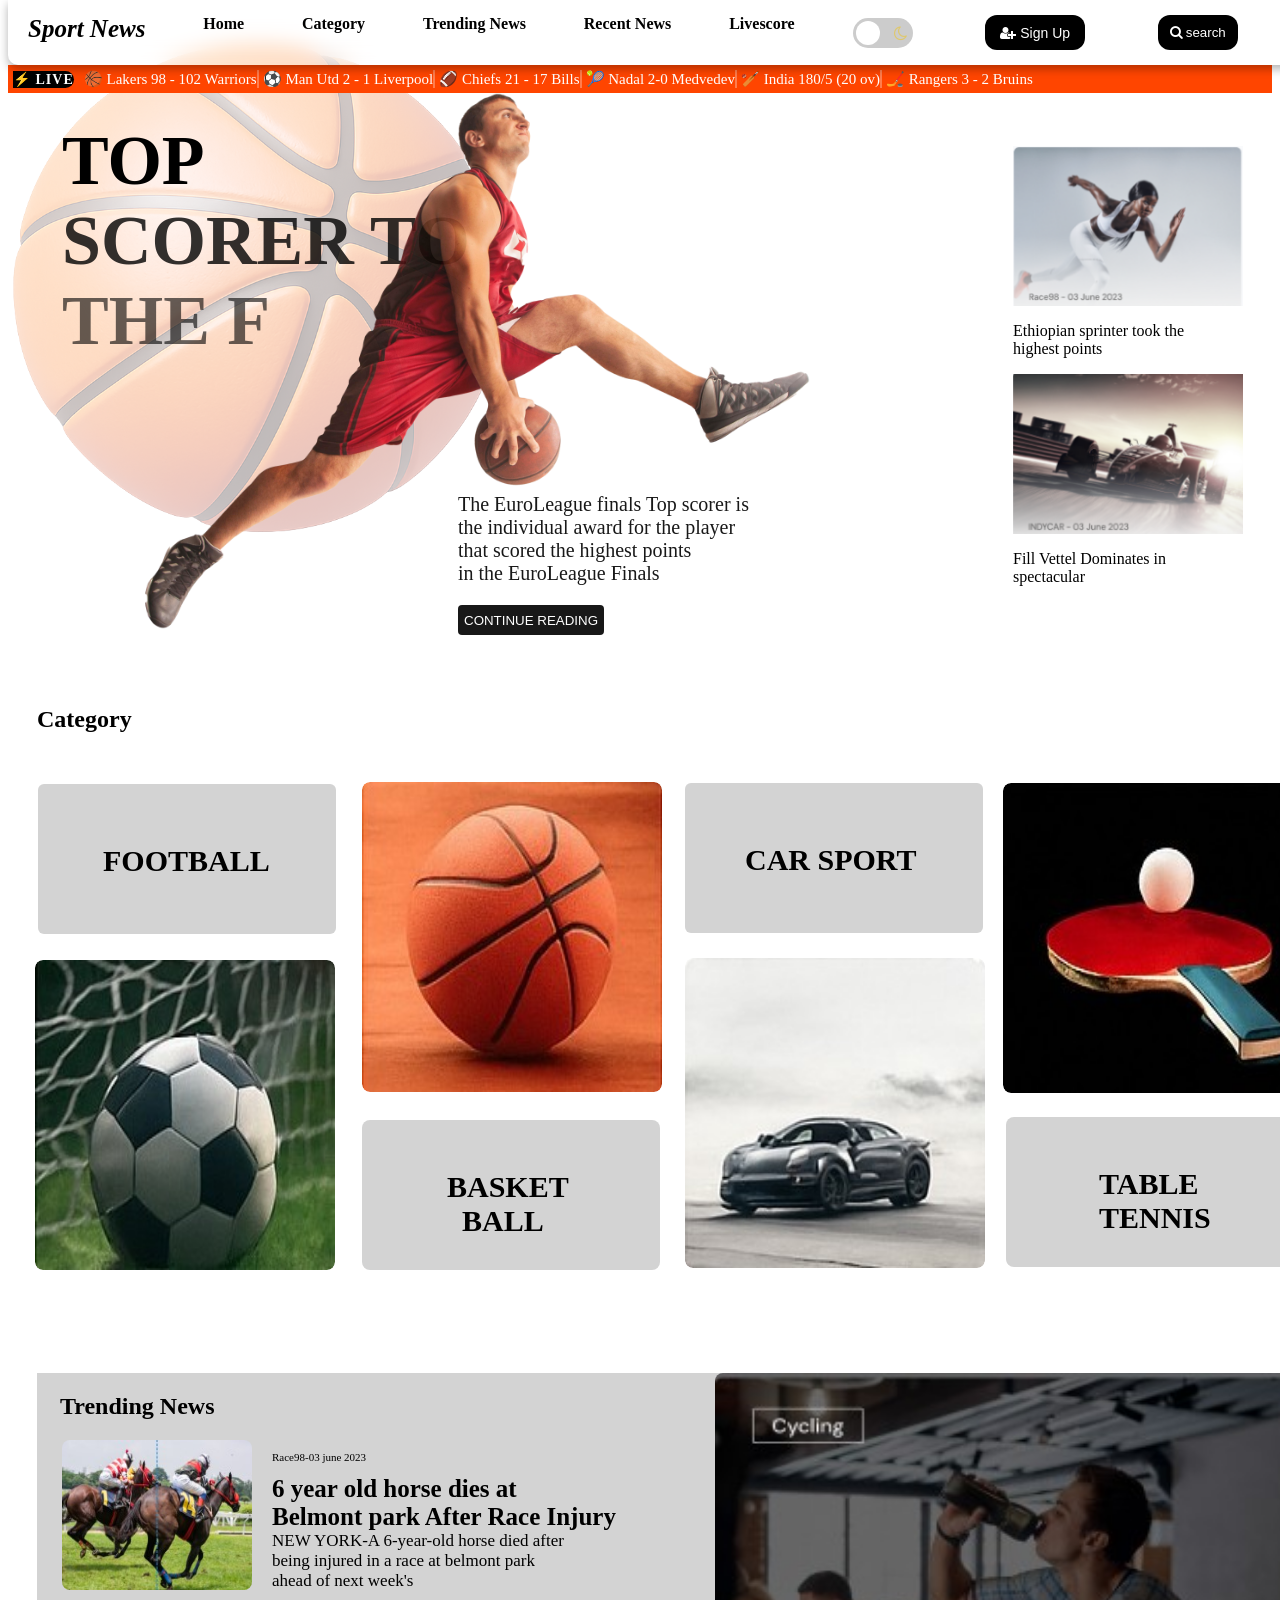
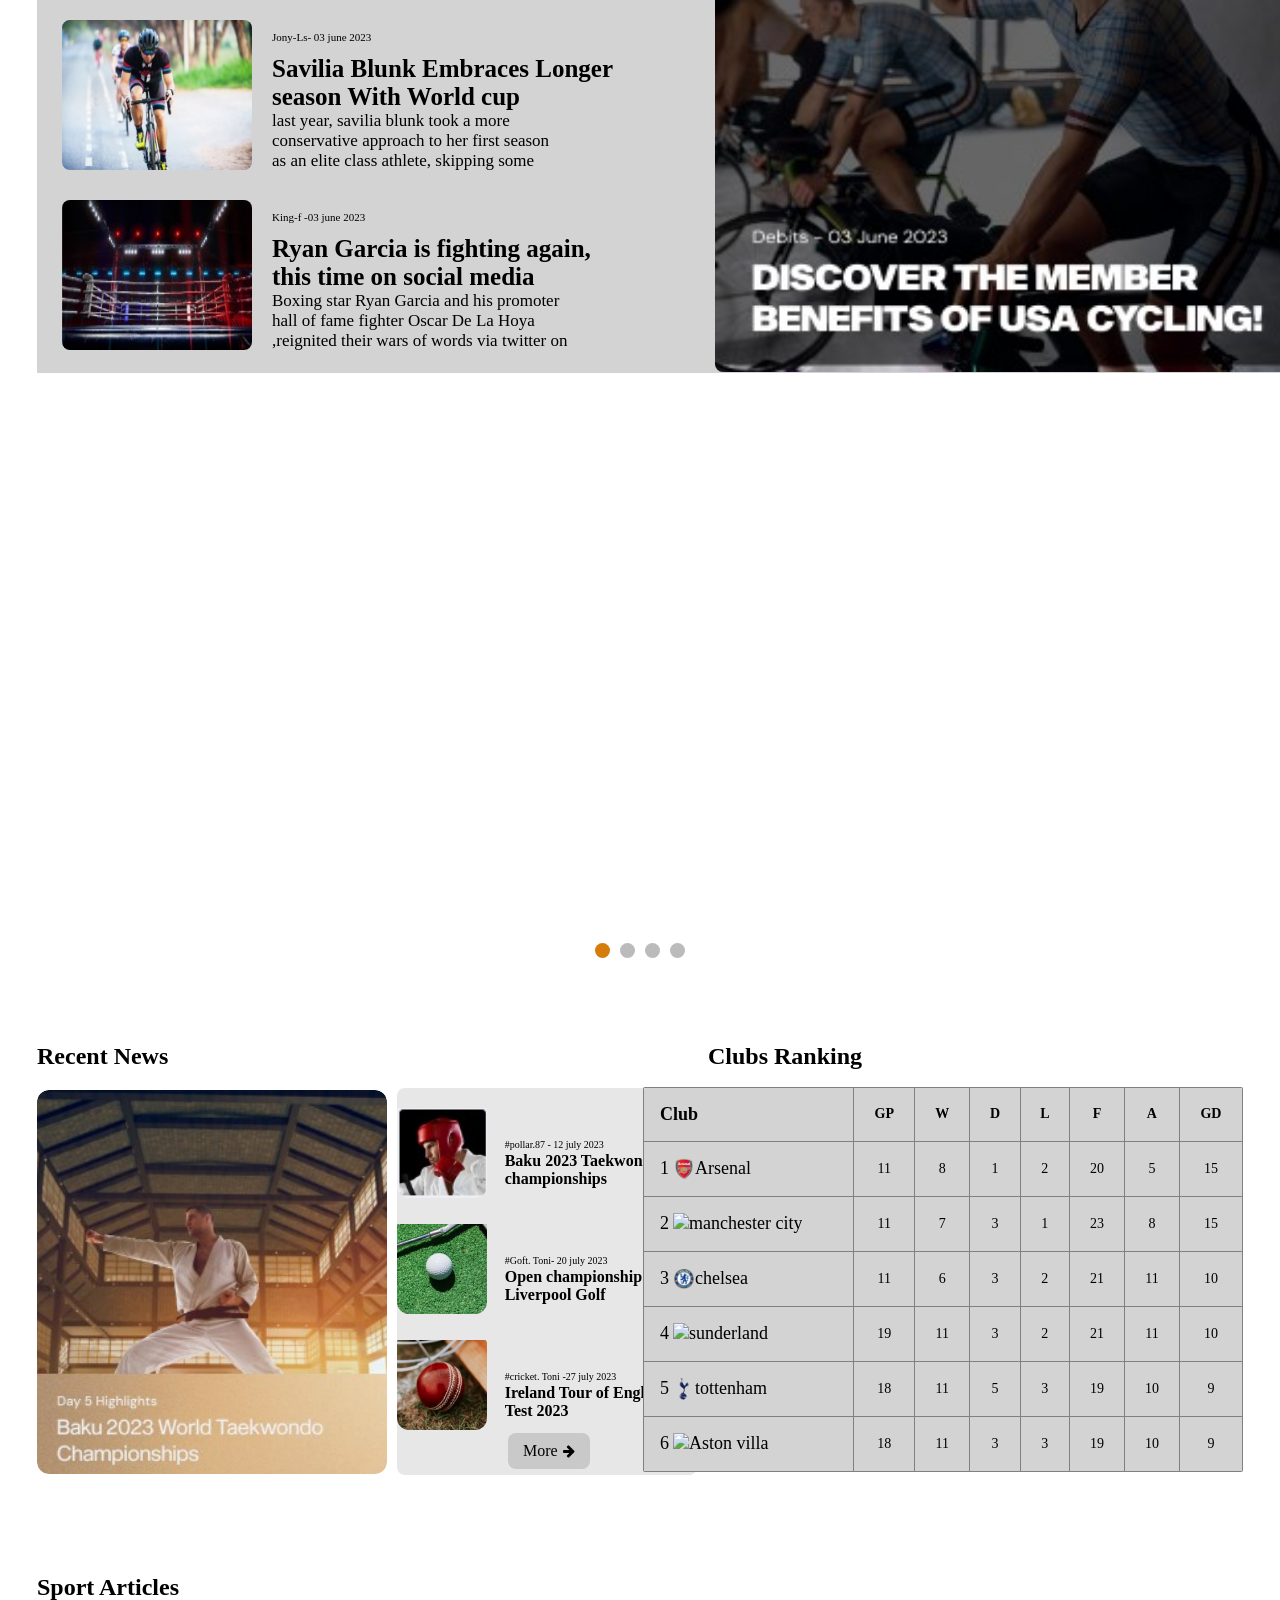
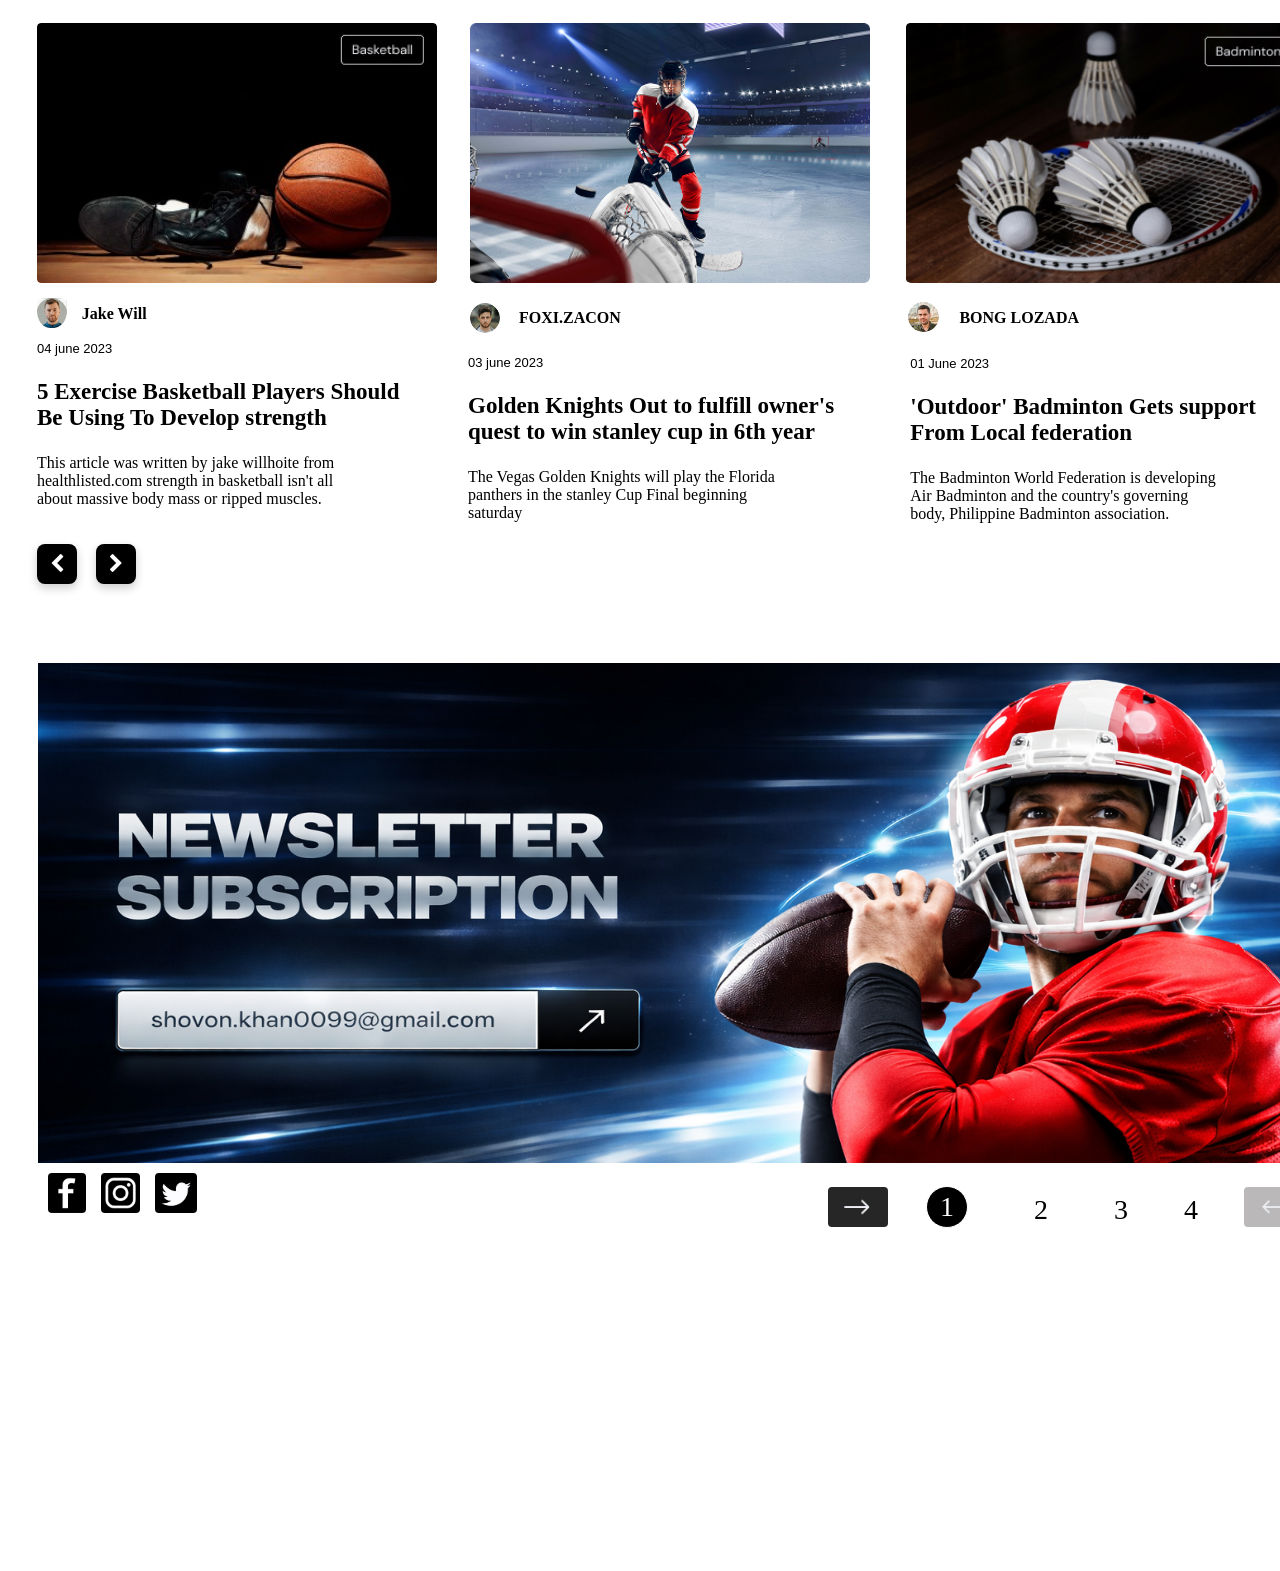
==== HTML/services.html @ 871a1d95 "first commit" ====
<!DOCTYPE html>
<html lang="en">

<head>
    <meta charset="UTF-8">
    <meta name="viewport" content="width=device-width, initial-scale=1.0">
    <title>Sport News - Your Daily Sports Hub</title>
    <link rel="stylesheet" href="https://cdnjs.cloudflare.com/ajax/libs/font-awesome/4.7.0/css/font-awesome.min.css">
    <link rel="stylesheet" href="../HTML/styly.css">
</head>

<body>

    <div id="main-wrapper">
        <div class="live-ticker">
            <div class="ticker-label">⚡ LIVE</div>
            <div class="ticker-wrap">
                <div class="ticker-move">
                    <span class="ticker-item">🏀 Lakers 98 - 102 Warriors</span>
                    <span class="ticker-item">⚽ Man Utd 2 - 1 Liverpool</span>
                    <span class="ticker-item">🏈 Chiefs 21 - 17 Bills</span>
                    <span class="ticker-item">🎾 Nadal 2-0 Medvedev</span>
                    <span class="ticker-item">🏏 India 180/5 (20 ov)</span>
                    <span class="ticker-item">🏒 Rangers 3 - 2 Bruins</span>
                </div>
            </div>
        </div>
        <!-- Navigation -->
        <ul class="nav-bar">
            <li class="brand">Sport News</li>
            <li style="font-weight: bold;"><a href="">Home</a></li>
            <li><a href="#invisible1">Category</a></li>
            <li><a href="#invisible2">Trending News</a></li>
            <li><a href="#invisible3">Recent News</a></li>
            <li><a href="#invisible3">Livescore</a></li>
            <li class="theme-switch-wrapper">
                <label class="theme-switch" for="darkmode-toggle">
                    <input type="checkbox" id="darkmode-toggle">
                    <span class="slider round">
                        <i class="fa fa-sun-o sun-icon"></i>
                        <i class="fa fa-moon-o moon-icon"></i>
                    </span>
                </label>
            </li>
            <!-- Sign Up Button (dynamically replaced by avatar when logged in) -->
            <li><button class="signup-button" id="signupBtn"><i class="fa fa-user-plus"></i> Sign Up</button></li>
            <button class="search-button">
                <i class="fa fa-search"></i> search
            </button>
        </ul>

        <!-- Hero Section -->
        <div class="hero-section">
            <img src="../Image/main ball3.png" alt="" class="heroball">
            <div class="hero-title">
                <h1 id="hero-headline">
                    <span class="title-word  word1">TOP </span> <br>
                    <span class="title-word word2">SCORER TO </span> <br>
                    <span class="title-word word3">THE FINAL</span> <br>
                    <span class="title-word  word4">MATCH </span>
                </h1>
            </div>
            <div class="hero-overlay">
                <img src="../Image/basketball player.png" alt="" class="hero-basketball-img">
                <div class="hero-text-box">
                    <p>
                        The EuroLeague finals Top scorer is <br>
                        the individual award for the player <br>
                        that scored the highest points <br>
                        in the EuroLeague Finals
                    </p>
                    <button class="read-more-btn"><a href="#sports-articles" class="read-more-link">CONTINUE
                            READING</a></button>
                </div>
            </div>
            <p id="invisible1"></p>
            <div class="side-articles">
                <div class="side-articles-img1">
                    <img src="../Image/relome.png" alt="" class="side-article-img">
                </div>
                <p class="font"> Ethiopian sprinter took the <br> highest points</p>
                <div class="side-articles-img2">
                    <img src="../Image/selome.png" alt="" class="side-article-img">
                </div>
                <p class="font">Fill Vettel Dominates in <br> spectacular</p>
            </div>
        </div>

        <!-- Category Section -->
        <h2 id="category-heading">Category</h2>
        <div class="category-grid reveal-up">
            <div>
                <div class="flabel">
                    <h3 class="football-label">FOOTBALL</h3>
                </div>
                <div class="fbal-Container">
                    <img src="../Image/fbal.jpg" alt="" class="football-img">
                </div>
            </div>
            <div>
                <div class="basktcontainer">
                    <img src="../Image/baskball.jpg" alt="" class="basketball-img">
                </div>
                <div class="bbal-label-container">
                    <h3 class="basketball-label">BASKET <br><span style="margin-left:15px;">BALL</span></h3>
                </div>
            </div>
            <div>
                <div class="tcarblowup">
                    <h3 class="car-label">CAR SPORT</h3>
                </div>
                <div class="carblowup">
                    <img src="../Image/car.jpg" alt="" class="car-img">
                </div>
            </div>
            <div>
                <div class="tennis-blowup">
                    <img src="../Image/tableten.jpg" alt="" class="tennis-img">
                </div>
                <div class="tlabel-blowup">
                    <h3 class="tennis-label">TABLE <br> <span>TENNIS</span></h3>
                </div>
            </div>
        </div>
        <p id="invisible2"></p>
        <!-- Trending Section -->
        <div class="trending-section  reveal-up" id="trending-section">
            <h2 class="trending-title">Trending News</h2>
            <div>
                <div class="trending-item">
                    <img src="../Image/best.jpg" alt="" class="trending-img">
                    <p class="trending-meta">Race98-03 june 2023 <br><br>
                        <span class="trending-headline">6 year old horse dies at <br> Belmont park After Race
                            Injury</span><br>
                        <span class="trending-desc">NEW YORK-A 6-year-old horse died after <br> being injured in a race
                            at belmont park <br> ahead of next week's</span>
                    </p>
                </div><br>
                <div class="trending-item">
                    <img src="../Image/awesome.jpg" alt="" class="trending-img">
                    <p class="trending-meta">Jony-Ls- 03 june 2023 <br><br>
                        <span class="trending-headline">Savilia Blunk Embraces Longer <br> season With World
                            cup</span><br>
                        <span class="trending-desc">last year, savilia blunk took a more <br> conservative approach to
                            her first season <br> as an elite class athlete, skipping some</span>
                    </p>
                </div><br>
                <div class="trending-item">
                    <img src="../Image/perfect.jpg" alt="" class="trending-img">
                    <p class="trending-meta">King-f -03 june 2023 <br><br>
                        <span class="trending-headline">Ryan Garcia is fighting again,<br> this time on social
                            media</span><br>
                        <span class="trending-desc">Boxing star Ryan Garcia and his promoter <br> hall of fame fighter
                            Oscar De La Hoya <br> ,reignited their wars of words via twitter on</span>
                    </p>
                </div>
                <div class="trending-featured">
                    <img src="../Image/original.jpg" alt="" class="featured-img">
                </div>
            </div>
        </div>

        <!-- Slider -->
        <div class="slider-wrapper">
            <div class="slider-container" id="slider-container"></div>
        </div>
        <div class="slider-dots" id="slider-dots"></div>
    </div>
    <p id="invisible3"></p>
    <!-- Recent News Section -->
    <div class="recent-section box reveal-up" id="recent-section">
        <div>
            <h2 class="recent-title">Recent News <span class="club-rank-title">Clubs Ranking</span></h2>
            <div class="fnews-img-container">
                <img src="../Image/baku.jpg" alt="" class="featured-news-img" id="baku-img">
            </div>
            <div id="sports-articles-container">
                <h2 class="sports-articles-title" id="sports-articles">Sport Articles</h2>
            </div>
        </div>

        <div class="news-sidebar">
            <div class="news-item  item1">
                <div class="news-thumb-Container">
                    <img src="../Image/party.jpg" alt="" class="news-thumb">
                </div>
                <p class="news-title-sm"><span class="news-meta">#pollar.87 - 12 july 2023</span> <br> Baku 2023
                    Taekwondo <br> championships</p>
            </div>
            <div class="news-item">
                <img src="../Image/kl.jpg" alt="" class="news-thumb">
                <p class="news-title-sm"><span class="news-meta">#Goft. Toni- 20 july 2023</span> <br> Open championship
                    Royal Liverpool Golf</p>
            </div>
            <div class="news-item">
                <img src="../Image/josh.jpg" alt="" class="news-thumb">
                <p class="news-title-sm"><span class="news-meta">#cricket. Toni -27 july 2023</span> <br> Ireland Tour
                    of England <br> Test 2023</p>
            </div>
            <a href="https://www.espn.com/" target="_blank" rel="noopener" class="more-btn"> More <i
                    class="fa fa-arrow-right"></i></a>
        </div>

        <div class="rankings-table">
            <table class="league-table">
                <tr>
                    <th class="club-cell">Club</th>
                    <th>GP</th>
                    <th>W</th>
                    <th>D</th>
                    <th>L</th>
                    <th>F</th>
                    <th>A</th>
                    <th>GD</th>
                </tr>
                <tr>
                    <td class="club-cell"><span>1</span><img src="../Image/arsenal.png"
                            class="club-icon"><span>Arsenal</span></td>
                    <td>11</td>
                    <td>8</td>
                    <td>1</td>
                    <td>2</td>
                    <td>20</td>
                    <td>5</td>
                    <td>15</td>
                </tr>
                <tr>
                    <td class="club-cell"><span>2</span><img src="../IMAGE/mancity.png"
                            class="club-icon"><span>manchester city</span></td>
                    <td>11</td>
                    <td>7</td>
                    <td>3</td>
                    <td>1</td>
                    <td>23</td>
                    <td>8</td>
                    <td>15</td>
                </tr>
                <tr>
                    <td class="club-cell"><span>3</span><img src="../Image/chelsea.png"
                            class="club-icon"><span>chelsea</span></td>
                    <td>11</td>
                    <td>6</td>
                    <td>3</td>
                    <td>2</td>
                    <td>21</td>
                    <td>11</td>
                    <td>10</td>
                </tr>
                <tr>
                    <td class="club-cell"><span>4</span><img src="../IMAGE/sunny.png"
                            class="club-icon"><span>sunderland</span></td>
                    <td>19</td>
                    <td>11</td>
                    <td>3</td>
                    <td>2</td>
                    <td>21</td>
                    <td>11</td>
                    <td>10</td>
                </tr>
                <tr>
                    <td class="club-cell"><span>5</span><img src="../Image/totenham x.png"
                            class="club-icon"><span>tottenham</span></td>
                    <td>18</td>
                    <td>11</td>
                    <td>5</td>
                    <td>3</td>
                    <td>19</td>
                    <td>10</td>
                    <td>9</td>
                </tr>
                <tr>
                    <td class="club-cell"><span>6</span><img src="../IMAGE/aston villa.png"
                            class="club-icon"><span>Aston villa</span></td>
                    <td>18</td>
                    <td>11</td>
                    <td>3</td>
                    <td>3</td>
                    <td>19</td>
                    <td>10</td>
                    <td>9</td>
                </tr>
            </table>
        </div>
    </div>
    <!-- Articles Section -->
    <div class="articles-section  reveal-up" id="articles-section">
        <div class="article-card">
            <div class="first">
                <img src="../Image/firstbas.jpg" alt="" class="article-main-img">
            </div>
            <div class="author-info">
                <img src="../Image/firstguy.jpg" alt="" class="author-avatar">
                <span class="author-name">Jake Will</span>
            </div>
            <p class="article-date">04 june 2023</p>
            <p class="article-title">5 Exercise Basketball Players Should <br> Be Using To Develop strength</p>
            <p class="article-excerpt">This article was written by jake willhoite from <br> healthlisted.com
                strength in basketball isn't all <br> about massive body mass or ripped muscles.</p>
            <div class="nav-arrow-left">
                <i class="fa fa-chevron-left"></i>
            </div>
            <div class="nav-arrow-right">
                <i class="fa fa-chevron-right "></i>
            </div>
        </div>

        <div class="article-card middle-article">
            <div class="second">
                <img src="../Image/hockey-players 1.png" alt="" class="middle-img">
            </div>
            <img src="../Image/secondguy.jpg" alt="" class="middle-author-avatar">
            <div class="middle-author-name">FOXI.ZACON</div>
            <div class="middle-content">
                <p class="article-date">03 june 2023</p>
                <p class="article-title">Golden Knights Out to fulfill owner's <br> quest to win stanley cup in 6th
                    year</p>
                <p class="article-excerpt">The Vegas Golden Knights will play the Florida <br> panthers in the
                    stanley Cup Final beginning <br> saturday</p>
            </div>
        </div>

        <div class="article-card right-article">
            <div class="third">
                <img src="../Image/coned.png" alt="" class="right-img">
            </div>
            <img src="../Image/thirdguy.jpg" alt="" class="right-author-avatar">
            <span class="right-author-name">BONG LOZADA</span>
            <div class="right-content">
                <p class="article-date">01 June 2023</p>
                <p class="article-title">'Outdoor' Badminton Gets support <br> From Local federation</p>
                <p class="article-excerpt">The Badminton World Federation is developing <br> Air Badminton and the
                    country's governing <br> body, Philippine Badminton association.</p>
            </div>
        </div>
    </div>

    <!-- Social Section -->
    <div class="social-section box reveal-up">
        <img src="../Image/nicewon3.png" alt="" class="main-banner">
        <div>
            <img src="../Image/LEFTrows.jpg" alt="" class="pagination-left">
            <div class="page-numbers">
                <span class="pagy active page1">1</span>
                <span class="page-num page2">2</span>
                <span class="page-num page3">3</span>
                <span class="page-num page4">4</span>
            </div>
            <img src="../Image/arrow.jpg" alt="" class="pagination-right">
            <div class="social-icons">
                <img src="../Image/facebook.png" alt="" class="social-icon social1">
                <img src="../Image/instagram.png" alt="" class="social-icon social2">
                <img src="../Image/twitter.png" alt="" class="social-icon social3">
            </div>
        </div>
    </div>

    <!-- Search Overlay -->
    <div id="search-overlay" class="search-overlay">
        <div class="search-overlay-content">
            <span class="close-search">&times;</span>
            <div class="search-box">
                <i class="fa fa-search"></i>
                <input type="text" id="overlay-search-input" placeholder="Search news, scores, articles..."
                    autocomplete="off">
            </div>
        </div>
    </div>

    <!-- Auth Overlay (Sign Up / Log In) -->
    <div id="auth-overlay" class="auth-overlay">
        <div class="auth-overlay-content">
            <span class="close-auth">&times;</span>
            <!-- Sign Up Form -->
            <div id="signup-form" class="auth-form active">
                <h2>Create an Account</h2>
                <form id="signup-form-fields">
                    <div class="form-group">
                        <label for="signup-name"><i class="fa fa-user"></i> Full Name</label>
                        <input type="text" id="signup-name" placeholder="John Doe" required>
                    </div>
                    <div class="form-group">
                        <label for="signup-email"><i class="fa fa-envelope"></i> Email</label>
                        <input type="email" id="signup-email" placeholder="your@email.com" required>
                    </div>
                    <div class="form-group">
                        <label for="signup-password"><i class="fa fa-lock"></i> Password</label>
                        <input type="password" id="signup-password" placeholder="••••••••" required>
                    </div>
                    <div class="form-group checkbox-group">
                        <input type="checkbox" id="terms" required>
                        <label for="terms">I accept the <a href="#" id="terms-link">Terms and Conditions</a></label>
                    </div>
                    <button type="submit" class="auth-submit">Sign Up</button>
                </form>
                <p class="toggle-link">Already have an account? <a href="#" id="show-login">Log in</a></p>
            </div>
            <!-- Log In Form (with in‑form success message) -->
            <div id="login-form" class="auth-form">
                <h2>Welcome Back</h2>
                <form id="login-form-fields">
                    <!-- The success message will be inserted here dynamically -->
                    <div id="login-success-msg" class="login-success-msg" style="display: none;"></div>
                    <div class="form-group">
                        <label for="login-name"><i class="fa fa-user"></i> Full Name</label>
                        <input type="text" id="login-name" placeholder="John Doe" required>
                    </div>
                    <div class="form-group">
                        <label for="login-email"><i class="fa fa-envelope"></i> Email</label>
                        <input type="email" id="login-email" placeholder="your@email.com" required>
                    </div>
                    <div class="form-group">
                        <label for="login-password"><i class="fa fa-lock"></i> Password</label>
                        <input type="password" id="login-password" placeholder="••••••••" required>
                    </div>
                    <button type="submit" class="auth-submit">Log In</button>
                </form>
                <p class="toggle-link">Don't have an account? <a href="#" id="show-signup">Sign up</a></p>
            </div>
        </div>
    </div>
    <button id="backToTop" title="Go to top">↑</button>

    <script src="../HTML/project.js"></script>
</body>
</html>
---- HTML/styly.css ----
/* ========== YOUR ORIGINAL CSS (preserved) ========== */
.live-ticker {
    background-color: #ff4500;
    color: white;
    display: flex;
    align-items: center;
    overflow: hidden;
    position: sticky;
    top: 65px;
    z-index: 500;
    padding: 5px;
}

.ticker-label {
    background-color: black;
    color: white;
    font-weight: bold;
    margin-right: 10px;
    border-radius: 0 20px 20px 0;
    font-size: 14px;
    letter-spacing: 1px;
    white-space: nowrap;
}

.ticker-wrap {
    flex: 1;
    overflow: hidden;
}

.ticker-move {
    display: inline-block;
    white-space: nowrap;
    animation: ticker 30s linear infinite;
}

.ticker-item {
    display: inline-block;
    font-size: 15px;
    font-weight: 500;
    border-right: 2px solid rgba(255, 255, 255, 0.3);
}

.ticker-item:last-child {
    border-right: none;
}

@keyframes ticker {
    0% {
        transform: translateX(0);
    }
    100% {
        transform: translateX(-50%);
    }
}

.ticker-move:hover {
    animation-play-state: paused;
}

#main-wrapper {
    max-width: 100%;
    width: 1359px;
}

/* Navigation bar */
.nav-bar {
    position: fixed;
    top: 0;
    background: rgba(0, 0, 0, 0);
    backdrop-filter: blur(10px);
    color: black;
    padding: 10px 20px;
    border-radius: 0px 0px 10px 10px;
    box-shadow: 0 4px 10px rgba(0, 0, 0, 0.3);
    display: flex;
    justify-content: space-between;
    font-weight: bold;
    margin: 0;
    width: 100%;
    z-index: 900;
    transition: background 0.3s ease, backdrop-filter 0.3s ease;
}

.nav-bar.scrolled {
    background: rgba(255, 255, 255, 0.95);
    backdrop-filter: blur(5px);
    box-shadow: 0 4px 20px rgba(0, 0, 0, 0.2);
}

.nav-bar li {
    position: relative;
    padding: 5px 0;
    text-decoration-line: none;
    list-style-type: none;
}

.nav-bar li a::after {
    content: '';
    position: absolute;
    bottom: 0;
    left: 50%;
    transform: translateX(-50%) scaleX(0);
    transform-origin: center;
    width: 100%;
    height: 2px;
    background-color: #ff4500;
    transition: transform 0.3s ease;
}

.nav-bar li a:hover::after {
    transform: translateX(-50%) scaleX(1);
}

.nav-bar li a {
    text-decoration-line: none;
    color: black;
}

.nav-menu,
.title-words {
    display: flex;
    list-style-type: none;
    justify-content: space-between;
    font-weight: bold;
}

/* Brand */
.brand {
    font-size: 25px;
    font-style: oblique;
}

/* Theme Toggle Switch */
.theme-switch-wrapper {
    display: flex;
    align-items: center;
}

.theme-switch {
    position: relative;
    display: inline-block;
    width: 60px;
    height: 30px;
}

.theme-switch input {
    opacity: 0;
    width: 0;
    height: 0;
}

.slider {
    position: absolute;
    cursor: pointer;
    top: 0;
    left: 0;
    right: 0;
    bottom: 0;
    background-color: #ccc;
    transition: 0.4s;
    border-radius: 30px;
    display: flex;
    align-items: center;
    justify-content: space-between;
    padding: 0 5px;
}

.slider:before {
    position: absolute;
    content: "";
    height: 24px;
    width: 24px;
    left: 3px;
    bottom: 3px;
    background-color: white;
    transition: 0.4s;
    border-radius: 50%;
    z-index: 2;
}

.sun-icon,
.moon-icon {
    color: #f39c12;
    font-size: 16px;
    z-index: 1;
    transition: opacity 0.3s;
}

.moon-icon {
    color: #f1c40f;
}

input:checked+.slider {
    background-color: #2c3e50;
}

input:checked+.slider:before {
    transform: translateX(30px);
}

input:checked+.slider .sun-icon {
    opacity: 0.5;
}

input:checked+.slider .moon-icon {
    opacity: 1;
}

.sun-icon {
    opacity: 1;
}

.moon-icon {
    opacity: 0.5;
}

.theme-switch:hover .slider:before {
    box-shadow: 0 0 5px rgba(0, 0, 0, 0.3);
}

/* Dark mode styles */
.dark-mode {
    background-color: #121212;
    color: #f0f0f0;
}

.dark-mode .nav-bar {
    background: rgba(30, 30, 30, 0.95);
    color: orange;
}

.dark-mode .nav-bar li a {
    color: #f0f0f0;
}

.dark-mode .search-button {
    background-color: #444;
    color: white;
}

.dark-mode .search-button:hover {
    background-color: #ff4500;
}

.dark-mode .hero-overlay {
    background-color: transparent;
}

.dark-mode .hero-text-box {
    color: white;
}

.dark-mode .read-more-btn {
    background-color: #444;
    color: white;
}

.dark-mode .read-more-link {
    color: white;
}

.dark-mode .flabel,
.dark-mode .bbal-label-container,
.dark-mode .tcarblowup,
.dark-mode .tlabel-blowup {
    background-color: #2a2a2a;
    color: #f0f0f0;
}

.dark-mode .football-label,
.dark-mode .basketball-label,
.dark-mode .car-label,
.dark-mode .tennis-label {
    color: #f0f0f0;
}

.dark-mode .trending-section {
    background-color: #1e1e1e;
    color: #f0f0f0;
}

.dark-mode .trending-item:hover {
    background-color: #333;
}

.dark-mode .trending-meta,
.dark-mode .trending-headline,
.dark-mode .trending-desc {
    color: #f0f0f0;
}

.dark-mode .news-sidebar {
    color: #f0f0f0;
    background-color: #2a2a2a;
}

.dark-mode .news-item:hover {
    background-color: #3a3a3a;
}

.dark-mode .more-btn {
    background-color: #444;
    color: #f0f0f0;
}

.dark-mode .more-btn:hover {
    background-color: #ff4500;
}

.dark-mode .league-table th,
.dark-mode .league-table td {
    background-color: #2a2a2a;
    color: #f0f0f0;
}

.dark-mode .league-table tr:hover td {
    background-color: #3a3a3a;
}

.dark-mode .article-card {
    color: #f0f0f0;
    padding: 15px;
    border-radius: 8px;
}

.dark-mode .nav-bar.scrolled {
    background: rgba(30, 30, 30, 0.95);
}

.dark-mode .author-name,
.dark-mode .article-date,
.dark-mode .article-title,
.dark-mode .article-excerpt {
    color: #f0f0f0;
}

.dark-mode .nav-arrow-left,
.dark-mode .nav-arrow-right {
    background-color: #444;
}

.dark-mode .nav-arrow-left i,
.dark-mode .nav-arrow-right i {
    color: white;
}

.dark-mode .social-section {
    background-color: black;
}

.dark-mode .page-num,
.dark-mode .pagy {
    color: #f0f0f0;
}

.dark-mode .pagy.active {
    background-color: #ff4500;
    color: white;
}

.dark-mode .live-ticker {
    background-color: #cc3700;
}

.dark-mode .sports {
    color: orangered;
}

body.dark-mode {
    background-color: black;
}

.dark-mode .page-num:hover {
    background-color: orangered;
}

/* Search Overlay */
.search-overlay {
    display: none;
    position: fixed;
    top: 0;
    right: 29px;
    width: 450px;
    height: 50px;
    z-index: 9999;
    opacity: 1;
    transition: opacity 0.3s ease;
}

.search-overlay.active {
    display: flex;
    opacity: 1;
}

.search-overlay-content {
    text-align: center;
    width: 100%;
    max-width: 600px;
    color: white;
    position: relative;
}

.close-search {
    position: absolute;
    top: 0px;
    right: 0;
    font-size: 50px;
    color: white;
    cursor: pointer;
    transition: color 0.3s;
}

.close-search:hover {
    color: #ff4500;
}

.search-box {
    display: flex;
    align-items: center;
    background: rgba(0, 0, 0, 0.74);
    border-radius: 29px;
    padding: 10px 20px;
    margin-bottom: 20px;
}

.search-box i {
    color: white;
    font-size: 20px;
    margin-right: 10px;
}

.search-box input {
    flex: 1;
    border: none;
    outline: none;
    font-size: 18px;
    padding: 10px 0;
    background: transparent;
    color: white;
}

.search-box input::placeholder {
    color: #aaa;
}

.search-suggestions p {
    color: #aaa;
    font-size: 14px;
}

.search-overlay.active~.nav-bar {
    display: none;
}

@media screen and (max-width: 600px) {
    .search-overlay-content h2 {
        font-size: 1.8rem;
    }
    .close-search {
        top: -40px;
        font-size: 40px;
    }
    .search-box input {
        font-size: 16px;
    }
}

.search-button {
    margin-right: 30px;
    background-color: black;
    color: white;
    cursor: pointer;
    height: 35px;
    width: 80px;
    border-radius: 12px;
    margin-right: 70px;
    border: none;
    margin-top: 5px;
}

.search-button:hover {
    transform: scale(1.02);
    background-color: #ff4500;
}

/* Sign Up button styles */
.signup-button {
    margin-left: 15px;
    margin-right: 15px;
    background-color: black;
    color: white;
    cursor: pointer;
    height: 35px;
    padding: 0 15px;
    border-radius: 12px;
    border: none;
    font-size: 14px;
    transition: transform 0.2s, background-color 0.3s;
}

.signup-button:hover {
    transform: scale(1.02);
    background-color: #ff4500;
}

.dark-mode .signup-button {
    background-color: #444;
    color: white;
}

.dark-mode .signup-button:hover {
    background-color: #ff4500;
}

/* ========== NEW: User Avatar Circle ========== */
.user-avatar {
    display: inline-flex;
    align-items: center;
    justify-content: center;
    width: 35px;
    height: 35px;
    background-color: #ff4500;
    color: white;
    border-radius: 50%;
    font-weight: bold;
    font-size: 16px;
    margin-left: 15px;
    cursor: pointer;
    transition: background-color 0.3s;
}

.user-avatar:hover {
    background-color: #cc3700;
}

/* Hero section */
.hero-section {
    position: relative;
    height: 650px;
}

.heroball {
    height: 500px;
    opacity: 0.3;
    animation: heromove 3s ease;
}

@keyframes heromove {
    0% {
        transform: translateY(-400px);
    }
}

.hero-title {
    font-weight: 900;
    position: absolute;
    top: 38px;
    opacity: 1;
    font-size: 35px;
    margin-left: 54px;
}

.title-word {
    display: inline-block;
}

.word2 {
    opacity: 0.8;
}

.word3 {
    opacity: 0.6;
}

.word4 {
    opacity: 0.4;
}

.hero-basketball-img {
    position: absolute;
    top: 50px;
    right: 320px;
    height: 550px;
}

.hero-overlay {
    opacity: 0.9;
    background-color: rgba(128, 128, 128, 0.753);
}

.hero-text-box {
    font-size: 20px;
    position: absolute;
    left: 450px;
    top: 437px;
}

.read-more-btn {
    background-color: black;
    color: white;
    height: 30px;
    border-radius: 4px;
    cursor: pointer;
    border: none;
}

.read-more-btn:hover {
    background-color: #ff4500;
}

.read-more-link {
    text-decoration: none;
    color: white;
}

.side-articles {
    position: absolute;
    right: 29px;
    top: 110px;
}

.side-articles-img1,
.side-articles-img2 {
    width: 230px;
    height: 160px;
    overflow: hidden;
}

.side-article-img {
    width: 230px;
    height: 160px;
    transition: transform 0.9s;
}

.side-article-img:hover {
    transform: scale(1.06);
}

#invisible1 {
    margin-top: 70px;
}

/* Category */
#category-heading {
    margin-left: 29px;
}

.category-grid {
    width: 1325px;
    height: 600px;
    display: flex;
    overflow: hidden;
    margin-right: 10px;
}

.flabel {
    position: absolute;
    left: 30px;
    top: 31px;
    background-color: lightgray;
    width: 298px;
    height: 150px;
    border-radius: 6px;
}

.football-label {
    position: absolute;
    left: 30px;
    padding: 28px 30px 60px 35px;
    border-radius: 6px;
    animation: move 3s ease;
    font-size: 30px;
    top: 2px;
    transition: transform 0.9s;
}

.football-label:hover {
    transform: scale(1.2);
}

.fbal-Container {
    position: absolute;
    width: 300px;
    height: 310px;
    top: 207px;
    left: 27px;
    border-radius: 8px;
    overflow: hidden;
}

.football-img {
    height: 310px;
    width: 300px;
    position: absolute;
    border-radius: 8px;
    animation: move 3s ease;
    transition: transform 0.9s;
}

.football-img:hover {
    transform: scale(1.2);
}

.basktcontainer {
    height: 310px;
    width: 300px;
    position: relative;
    top: 29px;
    left: 354px;
    overflow: hidden;
    border-radius: 8px;
}

.basketball-img {
    height: 310px;
    width: 300px;
    position: relative;
    left: 0px;
    border-radius: 8px;
    animation: loner 3s ease;
    transition: transform 0.9s;
}

.basketball-img:hover {
    transform: scale(1.2);
}

.bbal-label-container {
    position: absolute;
    top: 367px;
    width: 298px;
    left: 354px;
    height: 150px;
    border-radius: 8px;
    background-color: lightgrey;
}

.basketball-label {
    position: absolute;
    width: 130px;
    align-items: center;
    padding: 20px 85px 40px 85px;
    border-radius: 6px;
    animation: fade 3s ease;
    font-size: 30px;
    transition: transform 0.9s;
}

.basketball-label:hover {
    transform: scale(1.2);
}

.tcarblowup {
    position: absolute;
    right: 350px;
    top: 30px;
    background-color: rgba(211, 211, 211, 0.986);
    width: 298px;
    height: 150px;
    border-radius: 6px;
}

.car-label {
    position: absolute;
    padding: 30px 60px 50px 60px;
    border-radius: 6px;
    font-size: 30px;
    animation: loner 3s ease;
    transition: transform 0.9s;
}

.car-label:hover {
    transform: scale(1.2);
}

.carblowup {
    position: absolute;
    height: 310px;
    width: 300px;
    top: 205px;
    right: 348px;
    border-radius: 8px;
    overflow: hidden;
}

.car-img {
    height: 310px;
    width: 300px;
    position: absolute;
    border-radius: 8px;
    animation: fade 3s ease;
    transition: transform 0.9s;
}

.car-img:hover {
    transform: scale(1.2);
}

.tennis-blowup {
    position: absolute;
    right: 30px;
    top: 30px;
    width: 300px;
    height: 310px;
    overflow: hidden;
    border-radius: 8px;
}

.tennis-img {
    position: absolute;
    width: 300px;
    height: 310px;
    border-radius: 8px;
    animation: right 3s ease;
    margin-right: 19px;
    transition: transform 0.9s;
}

.tennis-img:hover {
    transform: scale(1.2);
}

.tlabel-blowup {
    position: absolute;
    right: 29px;
    top: 364px;
    width: 298px;
    height: 150px;
    border-radius: 8px;
    background-color: lightgrey;
}

.tennis-label {
    position: absolute;
    padding: 20px 93px 40px 93px;
    border-radius: 6px;
    animation: right 3s ease;
    font-size: 30px;
    margin-right: 19px;
    transition: transform 0.9s;
}

.tennis-label:hover {
    transform: scale(1.2);
}

@keyframes right {
    0% {
        transform: translateX(400px);
    }
    100% {
        transform: translateX(0);
    }
}

@keyframes fade {
    50% {
        transform: translateY(500px);
    }
}

@keyframes loner {
    50% {
        transform: translateY(-500px);
    }
}

@keyframes move {
    0% {
        transform: translateX(-500px);
    }
}

#invisible2 {
    position: absolute;
    top: 1280px;
    visibility: hidden;
}

.trending-section {
    width: 1268px;
    height: 600px;
    background-color: lightgrey;
    margin: 0px 29px 0px 29px;
}

.trending-title {
    padding: 20px 0px 0px 23px;
}

.trending-item {
    display: flex;
    transition: transform 0.9s;
}

.trending-item:hover {
    background-color: rgba(128, 128, 128, 0.534);
    transform: scale(1.01);
    width: 55%;
}

.trending-img {
    height: 150px;
    width: 190px;
    border-radius: 8px;
    margin-left: 25px;
}

.trending-img:hover {
    transform: scale(1.02);
}

.trending-meta {
    font-size: 11px;
    padding-left: 20px;
}

.trending-headline {
    font-size: 25px;
    font-weight: bold;
}

.trending-desc {
    font-size: 17px;
}

.trending-featured {
    position: absolute;
    top: 0px;
    right: 0px;
}

.featured-img {
    width: 590px;
    height: 599px;
    border-radius: 8px;
}

/* Slider */
.slider-wrapper {
    width: 1270px;
    margin-left: 29px;
    height: 500px;
    overflow: hidden;
    margin-top: 70px;
}

.slider-container {
    position: relative;
    width: 100%;
    height: 100%;
    z-index: -1000;
}

.slide {
    position: absolute;
    opacity: 0;
    inset: 0;
    transition: opacity 1s ease forwards;
    pointer-events: none;
}

.slide.active {
    opacity: 1;
    pointer-events: auto;
}

.slide-img {
    width: 100%;
    height: 100%;
    object-fit: cover;
    display: block;
}

.slider-dots {
    position: absolute;
    left: 50%;
    transform: translateX(-50%);
    display: flex;
    gap: 10px;
    z-index: 10;
}

.dot {
    width: 15px;
    height: 15px;
    background: #bbb;
    border-radius: 50%;
    cursor: pointer;
}

.dot.active {
    background: #d47d0a;
}

.slide-topic {
    position: absolute;
    top: 10px;
    left: 45px;
    border: 1px solid white;
    padding: 5px 9px;
    border-radius: 4px;
    font-size: 25px;
}

.slide-date {
    position: absolute;
    top: 270px;
    left: 45px;
}

.slide-headline {
    position: absolute;
    top: 285px;
    left: 45px;
}

.slide-description {
    position: absolute;
    top: 380px;
    left: 45px;
    color: rgba(245, 222, 179, 0.87);
}

/* Recent News */
.recent-section {
    margin-top: 80px;
    width: 100%;
    height: 550px;
    display: flex;
}

.recent-title {
    margin-left: 29px;
}

.club-rank-title {
    position: absolute;
    top: 20px;
    left: 700px;
}

.fnews-img-container {
    height: 384px;
    border-radius: 12px;
    margin-left: 29px;
    overflow: hidden;
}

.featured-news-img {
    height: 384px;
    transition: transform 0.9s;
    border-radius: 12px;
}

.featured-news-img:hover {
    transform: scale(1.04);
}

.sports-articles-title {
    position: absolute;
    left: 29px;
    margin-top: 100px;
}

.news-sidebar {
    background-color: rgba(211, 211, 211, 0.541);
    width: 300px;
    margin: 65px 0px 0px 10px;
    height: 387px;
    border-radius: 8px;
}

.news-item {
    display: flex;
    transition: transform 0.2s, background-color 0.2s;
}

.news-item:hover {
    background-color: #f0f0f0;
    transform: scale(1.01);
}

.item1:hover {
    border-radius: 8px 8px 0px 0px;
}

.news-thumb-Container {
    height: 90px;
    width: 90px;
    border-radius: 12px;
}

.news-thumb {
    height: 90px;
    width: 90px;
    padding-top: 20px;
    border-radius: 12px;
    object-fit: cover;
    transition: transform 0.9s;
}

.news-thumb:hover {
    transform: scale(1.05);
}

.news-meta {
    font-size: 10px;
    font-weight: lighter;
}

.news-title-sm {
    font-weight: bold;
    margin-top: 46px;
    padding-left: 18px;
}

.more-btn {
    position: absolute;
    left: 500px;
    top: 410px;
    background-color: rgba(128, 128, 128, 0.301);
    padding: 3px 15px;
    height: 30px;
    border-radius: 8px;
    cursor: pointer;
    text-decoration: none;
    color: black;
    display: inline-flex;
    align-items: center;
    border: none;
    transition: background-color 0.3s;
}

.more-btn:hover {
    background-color: #ff4500;
}

.more-btn i {
    color: inherit;
    font-size: 14px;
    margin-left: 5px;
}

.rankings-table {
    width: 600px;
    margin: auto;
    position: absolute;
    top: 64px;
    right: 0px;
    margin-right: 29px;
}

.league-table {
    color: black;
    background-color: grey;
    border-spacing: 1px;
    width: 100%;
    font-size: 14px;
    height: 380px;
    border-radius: 2px;
}

.league-table th,
.league-table td {
    background-color: lightgray;
    text-align: center;
    padding: 16px;
}

.league-table tr {
    transition: all 0.3s ease;
}

.league-table tr:hover td {
    background-color: #f0f0f0;
    transform: scale(1.02);
    box-shadow: 0 2px 8px rgba(0, 0, 0, 0.1);
}

.club-cell {
    display: flex;
    align-items: center;
    overflow: auto;
    font-size: 18px;
}

.club-cell span {
    margin-right: 4px;
    overflow: hidden;
}

.club-icon {
    height: 22px;
}

/* Articles */
.articles-section {
    position: relative;
    height: 640px;
    width: 1327px;
    display: flex;
    margin-top: 50px;
}

.article-card {
    margin-left: 29px;
}

.first {
    width: 400px;
    height: 260px;
    border-radius: 4px;
    overflow: hidden;
}

.article-main-img {
    width: 400px;
    height: 260px;
    border-radius: 4px;
    transition: transform 0.9s;
}

.article-main-img:hover {
    transform: scale(1.05);
}

.author-info {
    display: flex;
}

.author-avatar {
    height: 30px;
    padding-top: 15px;
    border-radius: 40%;
}

.author-name {
    padding-left: 15px;
    font-weight: bold;
    margin-top: 22px;
}

.article-date {
    font-family: 'Trebuchet MS', sans-serif;
    font-size: 13px;
}

.article-title {
    font-size: 23px;
    font-weight: bold;
}

.article-excerpt {
    font-size: 16px;
}

.nav-arrow-left,
.nav-arrow-right {
    display: inline-flex;
    align-items: center;
    justify-content: center;
    width: 40px;
    height: 40px;
    background-color: black;
    border-radius: 20%;
    font-size: 20px;
    cursor: pointer;
    transition: all 0.3s ease;
    margin-top: 20px;
    box-shadow: 0 4px 10px rgba(0, 0, 0, 0.2);
}

.nav-arrow-left i,
.nav-arrow-right i {
    color: white;
}

.nav-arrow-right {
    margin-left: 15px;
}

.nav-arrow-left:hover,
.nav-arrow-right:hover {
    background-color: #ff4500;
    transform: scale(1.15);
    box-shadow: 0 6px 15px rgba(255, 69, 0, 0.4);
}

.nav-arrow-left:active,
.nav-arrow-right:active {
    transform: scale(0.95);
}

.second {
    position: absolute;
    right: 465px;
    height: 260px;
    width: 400px;
    border-radius: 4px;
    overflow: hidden;
}

.middle-img {
    border-radius: 4px;
    width: 400px;
    height: 260px;
    transition: transform 0.9s;
}

.middle-img:hover {
    transform: scale(1.05);
}

.middle-author-avatar {
    position: absolute;
    top: 280px;
    left: 418px;
    height: 30px;
    margin-left: 44px;
    border-radius: 50%;
}

.middle-author-name {
    position: absolute;
    top: 286px;
    left: 418px;
    font-weight: bold;
    margin-left: 93px;
}

.middle-content {
    position: absolute;
    top: 319px;
    left: 460px;
}

.third {
    position: absolute;
    right: 29px;
    border-radius: 4px;
    width: 400px;
    height: 260px;
    overflow: hidden;
}

.right-img {
    border-radius: 4px;
    width: 400px;
    height: 260px;
    transition: transform 0.9s;
}

.right-img:hover {
    transform: scale(1.05);
}

.right-author-avatar {
    height: 30px;
    position: absolute;
    right: 396px;
    top: 279px;
    border-radius: 50%;
}

.right-author-name {
    position: absolute;
    right: 256px;
    top: 286px;
    font-weight: bold;
}

.right-content {
    position: absolute;
    right: 79px;
    top: 320px;
}

/* Social */
.social-section {
    height: 900px;
    width: 1320px;
}

.main-banner {
    width: 1270px;
    padding: 0px 20px 0px 30px;
    height: 500px;
}

.pagination-left {
    position: absolute;
    right: 24px;
    height: 40px;
    border-radius: 4px;
    top: 524px;
}

.pagination-right {
    position: absolute;
    right: 440px;
    top: 524px;
    height: 40px;
    border-radius: 4px;
}

.page-numbers {
    position: relative;
    top: 19px;
    height: 50px;
}

.page-num {
    position: absolute;
    font-size: 28px;
    top: 8px;
}

.pagy {
    position: absolute;
    font-size: 28px;
}

.pagy:hover {
    border: 1px solid;
    border-radius: 50%;
    background-color: black;
    color: white;
    width: 40px;
    height: 40px;
    display: flex;
    align-items: center;
    justify-content: center;
    cursor: pointer;
}

.pagy.active {
    border: 1px solid;
    border-radius: 50%;
    background-color: black;
    color: white;
    width: 40px;
    height: 40px;
    display: flex;
    align-items: center;
    justify-content: center;
}

.page1 {
    right: 360px;
}

.page2 {
    right: 280px;
}

.page-num:hover {
    border: 1px solid;
    border-radius: 50%;
    background-color: black;
    width: 40px;
    height: 40px;
    color: white;
    display: flex;
    align-items: center;
    justify-content: center;
    cursor: pointer;
}

.page3 {
    right: 200px;
}

.page4 {
    right: 130px;
}

.social-icons {
    display: flex;
    position: absolute;
    top: 510px;
}

.social1:hover {
    transition: transform 0.1s ease-in-out;
    transform: scale(0.9);
}

.social2:hover {
    transition: transform 0.1s ease-in-out;
    transform: scale(0.9);
}

.social3:hover {
    transition: transform 0.1s ease-in-out;
    transform: scale(0.9);
}

.social-icon {
    height: 40px;
    border-radius: 4px;
    margin-left: 15px;
    cursor: pointer;
}

.social-icon:first-child {
    margin-left: 40px;
}

/* Back to top */
#backToTop {
    display: none;
    position: fixed;
    bottom: 30px;
    right: 30px;
    z-index: 99;
    font-size: 24px;
    width: 50px;
    height: 50px;
    border: none;
    background-color: #ff4500;
    color: white;
    cursor: pointer;
    border-radius: 50%;
    box-shadow: 0 4px 10px rgba(0, 0, 0, 0.3);
    transition: background-color 0.3s, transform 0.3s;
}

#backToTop:hover {
    background-color: #cc3700;
    transform: scale(1.1);
}

/* Reveal animation */
.reveal-up {
    opacity: 0;
    transform: translateY(80px) scale(0.95) rotateX(10deg);
    transition: opacity 0.8s ease-out, transform 0.8s cubic-bezier(0.23, 1, 0.32, 1);
}

.reveal-up.active {
    opacity: 1;
    transform: translateY(0) scale(1) rotateX(0);
}

/* ===== MEDIA QUERIES ===== */
@media screen and (max-width: 600px) {
    body {
        overflow-x: hidden;
    }

    #main-wrapper {
        width: 100%;
        padding: 0 10px;
    }

    .nav-bar {
        flex-direction: column;
        align-items: center;
        padding: 10px;
        width: 100%;
        top: 0;
    }

    .nav-bar li {
        margin: 5px 0;
    }

    .search-button {
        margin: 10px auto;
        width: 90%;
        max-width: 200px;
    }

    .signup-button {
        margin: 10px auto;
        width: 90%;
        max-width: 200px;
    }

    .hero-section {
        height: auto;
        margin-top: 200px;
        text-align: center;
    }

    .heroball {
        width: 100%;
        height: auto;
        opacity: 0.2;
    }

    .hero-title {
        position: static;
        font-size: 24px;
        margin: 20px 0;
        text-align: center;
    }

    .hero-basketball-img {
        position: static;
        width: 80%;
        max-width: 300px;
        height: auto;
        margin: 0 auto;
        display: block;
    }

    .hero-overlay {
        display: none;
    }

    .hero-text-box {
        position: static;
        margin: 20px;
        text-align: center;
    }

    .side-articles {
        position: static;
        display: flex;
        flex-direction: column;
        align-items: center;
    }

    .side-article-img {
        width: 100%;
        max-width: 250px;
        height: auto;
    }

    #category-heading {
        margin-top: 30px;
        text-align: center;
    }

    .category-grid {
        width: 100%;
        height: auto;
        flex-direction: column;
        align-items: center;
        margin: 0;
    }

    .flabel,
    .fbal-Container,
    .basktcontainer,
    .bbal-label-container,
    .tcarblowup,
    .carblowup,
    .tennis-blowup,
    .tlabel-blowup {
        position: static;
        width: 100%;
        max-width: 300px;
        margin: 10px auto;
        height: auto;
    }

    .football-label,
    .basketball-label,
    .car-label,
    .tennis-label {
        position: static;
        padding: 20px;
        text-align: center;
        font-size: 24px;
    }

    .football-img,
    .basketball-img,
    .car-img,
    .tennis-img {
        position: static;
        width: 100%;
        height: auto;
    }

    .trending-section {
        width: 100%;
        height: auto;
        margin: 20px 0;
        padding: 10px;
    }

    .trending-item {
        flex-direction: column;
        align-items: center;
        text-align: center;
        width: 100% !important;
    }

    .trending-img {
        margin: 0 0 10px 0;
        width: 90%;
        height: auto;
    }

    .trending-featured {
        position: static;
        margin-top: 20px;
    }

    .featured-img {
        width: 100%;
        height: auto;
    }

    .slider-wrapper {
        width: 100%;
        margin: 20px 0;
        height: 300px;
    }

    .slider-dots {
        position: relative;
        margin-top: 10px;
    }

    .slide-topic {
        font-size: 16px;
        left: 10px;
        top: 5px;
    }

    .slide-date {
        top: 180px;
        left: 10px;
        font-size: 11px;
    }

    .slide-headline {
        top: 200px;
        left: 10px;
        font-size: 14px;
    }

    .slide-description {
        top: 250px;
        left: 10px;
        font-size: 11px;
    }

    .recent-section {
        flex-direction: column;
        height: auto;
        margin-top: 30px;
    }

    .club-rank-title {
        position: static;
        display: block;
        text-align: center;
        margin: 10px 0;
    }

    .fnews-img-container {
        width: 100%;
        margin: 0;
        height: auto;
    }

    .featured-news-img {
        width: 100%;
        height: auto;
    }

    .news-sidebar {
        width: 100%;
        margin: 20px 0;
        height: auto;
    }

    .rankings-table {
        position: static;
        width: 100%;
        margin: 20px 0;
        overflow-x: auto;
    }

    .league-table {
        font-size: 12px;
    }

    .league-table th,
    .league-table td {
        padding: 8px;
    }

    .more-btn {
        position: static;
        margin: 10px auto;
        display: inline-block;
    }

    .articles-section {
        flex-direction: column;
        height: auto;
        width: 100%;
        margin-top: 30px;
    }

    .article-card {
        width: 100%;
        margin: 20px 0;
    }

    .first,
    .second,
    .third {
        position: static;
        width: 100%;
        height: auto;
    }

    .article-main-img,
    .middle-img,
    .right-img {
        width: 100%;
        height: auto;
    }

    .middle-author-avatar,
    .middle-author-name,
    .middle-content,
    .right-author-avatar,
    .right-author-name,
    .right-content {
        position: static;
        margin: 10px 0;
        text-align: center;
    }

    .social-section {
        height: auto;
        width: 100%;
        margin-top: 30px;
        text-align: center;
    }

    .main-banner {
        width: 100%;
        height: auto;
        padding: 0;
    }

    .pagination-left,
    .pagination-right {
        position: static;
        margin: 10px auto;
        display: inline-block;
    }

    .page-numbers {
        position: static;
        display: flex;
        justify-content: center;
        gap: 15px;
        margin: 20px 0;
    }

    .page-num,
    .pagy {
        position: static;
        font-size: 24px;
    }

    .pagy.active {
        width: 40px;
        height: 40px;
    }

    .social-icons {
        position: static;
        justify-content: center;
        margin: 20px 0;
    }

    .social-icon:first-child {
        margin-left: 0;
    }

    #backToTop {
        bottom: 15px;
        right: 15px;
        width: 40px;
        height: 40px;
        font-size: 20px;
    }
}

/* ===== AUTH OVERLAY (Sign Up / Login) ===== */
.auth-overlay {
    display: none;
    position: fixed;
    top: 0;
    left: 0;
    width: 100%;
    height: 100%;
    background-color: rgba(0, 0, 0, 0.95);
    z-index: 9999;
    justify-content: center;
    align-items: center;
    opacity: 0;
    transition: opacity 0.3s ease;
}

.auth-overlay.active {
    display: flex;
    opacity: 1;
}

.auth-overlay-content {
    background: white;
    padding: 40px;
    border-radius: 10px;
    width: 90%;
    max-width: 400px;
    position: relative;
    color: #333;
}

.close-auth {
    position: absolute;
    top: 10px;
    right: 20px;
    font-size: 40px;
    color: #999;
    cursor: pointer;
    transition: color 0.3s;
}

.close-auth:hover {
    color: #ff4500;
}

.auth-form {
    display: none;
}

.auth-form.active {
    display: block;
}

.auth-form h2 {
    margin-bottom: 30px;
    text-align: center;
    color: #333;
}

.form-group {
    margin-bottom: 20px;
}

.form-group label {
    display: block;
    margin-bottom: 5px;
    font-weight: bold;
    color: #555;
}

.form-group label i {
    margin-right: 5px;
    color: #ff4500;
}

.form-group input[type="text"],
.form-group input[type="email"],
.form-group input[type="password"] {
    width: 100%;
    padding: 12px;
    border: 1px solid #ddd;
    border-radius: 5px;
    font-size: 16px;
    transition: border-color 0.3s;
}

.form-group input:focus {
    border-color: #ff4500;
    outline: none;
}

.checkbox-group {
    display: flex;
    align-items: center;
    gap: 10px;
}

.checkbox-group input {
    width: auto;
}

.checkbox-group label {
    margin-bottom: 0;
    font-weight: normal;
}

.checkbox-group a {
    color: #ff4500;
    text-decoration: none;
}

.checkbox-group a:hover {
    text-decoration: underline;
}

.auth-submit {
    width: 100%;
    padding: 12px;
    background-color: #ff4500;
    color: white;
    border: none;
    border-radius: 5px;
    font-size: 18px;
    font-weight: bold;
    cursor: pointer;
    transition: background-color 0.3s;
}

.auth-submit:hover {
    background-color: #cc3700;
}

.toggle-link {
    margin-top: 20px;
    text-align: center;
    color: #666;
}

.toggle-link a {
    color: #ff4500;
    text-decoration: none;
    font-weight: bold;
}

.toggle-link a:hover {
    text-decoration: underline;
}

/* Dark mode for auth */
.dark-mode .auth-overlay-content {
    background: #2a2a2a;
    color: #f0f0f0;
}

.dark-mode .auth-form h2 {
    color: #f0f0f0;
}

.dark-mode .form-group label {
    color: #ccc;
}

.dark-mode .form-group input {
    background: #444;
    border-color: #666;
    color: white;
}

.dark-mode .toggle-link {
    color: #aaa;
}

/* ===== NEW: In‑form login success message ===== */
.login-success-msg {
    background: #4CAF50;
    color: white;
    padding: 10px;
    border-radius: 5px;
    margin-bottom: 15px;
    text-align: center;
    font-weight: bold;
    animation: fadeInMsg 0.5s ease;
}

@keyframes fadeInMsg {
    from {
        opacity: 0;
        transform: translateY(-10px);
    }
    to {
        opacity: 1;
        transform: translateY(0);
    }
}
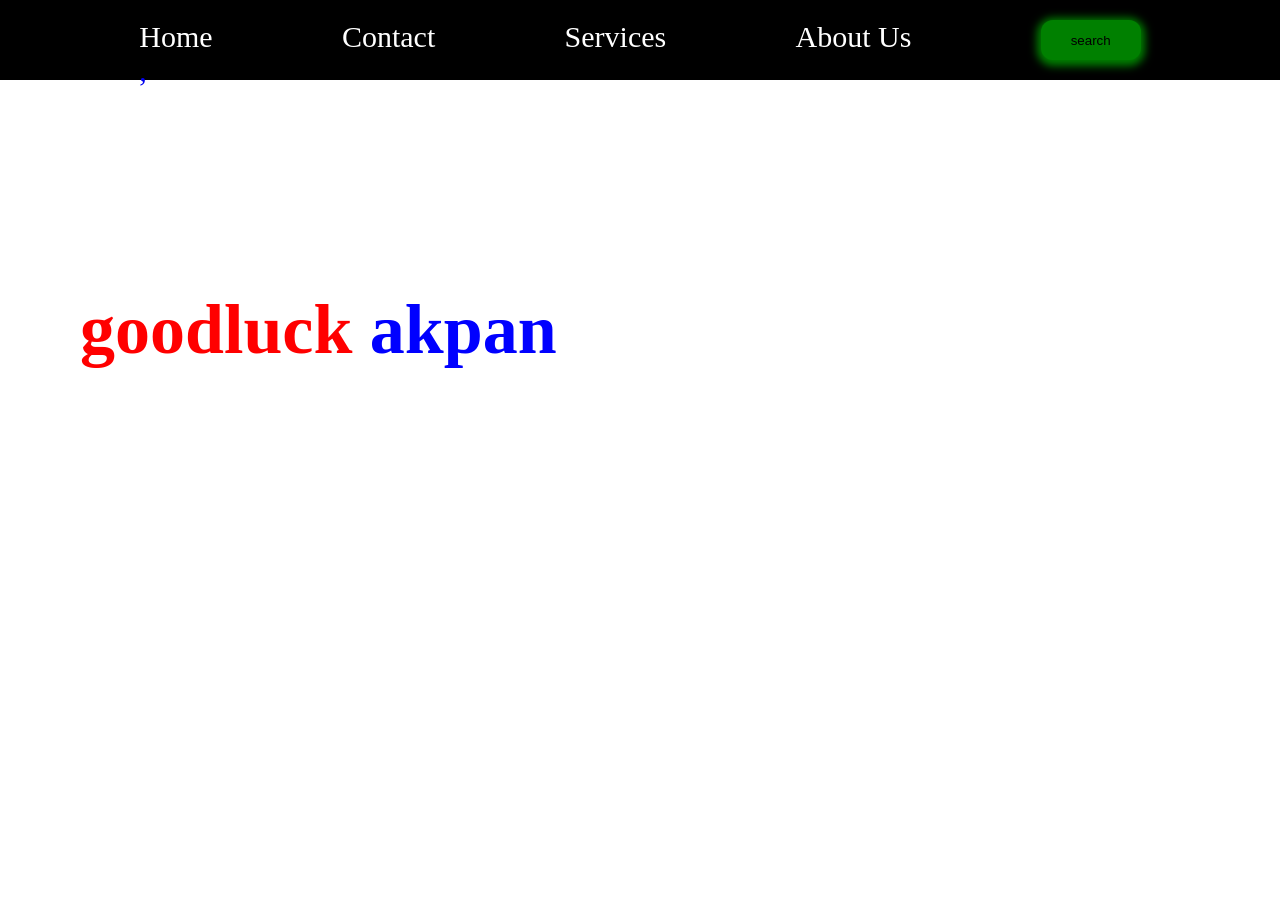
==== commit 39269002: "make services the main page" ====
--- a/HTML/services.html
+++ b/HTML/services.html
@@ -2,424 +2,86 @@
 <html lang="en">
 
 <head>
-    <meta charset="UTF-8">
-    <meta name="viewport" content="width=device-width, initial-scale=1.0">
-    <title>Sport News - Your Daily Sports Hub</title>
-    <link rel="stylesheet" href="https://cdnjs.cloudflare.com/ajax/libs/font-awesome/4.7.0/css/font-awesome.min.css">
-    <link rel="stylesheet" href="../HTML/styly.css">
+   <meta charset="UTF-8">
+   <meta name="viewport" content="width=, initial-scale=1.0">
+   <title>self project</title>
+   <style>
+      * {
+         margin: 0;
+         padding: 0;
+      }
+
+      #headsection :hover {
+         align-items: center;
+         background-color: rgba(128, 128, 128, 0.151);
+      }
+
+      #headsection {
+         background-color: black;
+         list-style-type: none;
+         display: flex;
+         justify-content: right;
+         margin-top: 0px;
+         height: 60px;
+         padding: 10px;
+         position: sticky;
+         color: white;
+
+      }
+
+      #headsection {
+         justify-content: space-evenly;
+         font-size: 30px;
+         text-decoration: none;
+      }
+
+      #headsection a {
+         text-decoration: none;
+      }
+
+      li {
+         padding-top: 10px;
+         color: white;
+      }
+   </style>
 </head>
 
-<body>
+<body 
+   <div>
+      <ul id="headsection">
+         <a href="./index.html">
+            <li>Home</li>,
+         </a>
+         <a href="./contact.html">
+            <li>Contact</li>
+         </a>
+         <a href="../HTML/services.html">
+            <li>Services</li>
+         </a>
+         <a href="./about.html">
+            <li>About Us</li>
+         </a>
+         <!-- <p>2025 edition</p> -->
+         <!-- <img src="../Image/merce.jpg" height="49px"> -->
 
-    <div id="main-wrapper">
-        <div class="live-ticker">
-            <div class="ticker-label">⚡ LIVE</div>
-            <div class="ticker-wrap">
-                <div class="ticker-move">
-                    <span class="ticker-item">🏀 Lakers 98 - 102 Warriors</span>
-                    <span class="ticker-item">⚽ Man Utd 2 - 1 Liverpool</span>
-                    <span class="ticker-item">🏈 Chiefs 21 - 17 Bills</span>
-                    <span class="ticker-item">🎾 Nadal 2-0 Medvedev</span>
-                    <span class="ticker-item">🏏 India 180/5 (20 ov)</span>
-                    <span class="ticker-item">🏒 Rangers 3 - 2 Bruins</span>
-                </div>
-            </div>
-        </div>
-        <!-- Navigation -->
-        <ul class="nav-bar">
-            <li class="brand">Sport News</li>
-            <li style="font-weight: bold;"><a href="">Home</a></li>
-            <li><a href="#invisible1">Category</a></li>
-            <li><a href="#invisible2">Trending News</a></li>
-            <li><a href="#invisible3">Recent News</a></li>
-            <li><a href="#invisible3">Livescore</a></li>
-            <li class="theme-switch-wrapper">
-                <label class="theme-switch" for="darkmode-toggle">
-                    <input type="checkbox" id="darkmode-toggle">
-                    <span class="slider round">
-                        <i class="fa fa-sun-o sun-icon"></i>
-                        <i class="fa fa-moon-o moon-icon"></i>
-                    </span>
-                </label>
-            </li>
-            <!-- Sign Up Button (dynamically replaced by avatar when logged in) -->
-            <li><button class="signup-button" id="signupBtn"><i class="fa fa-user-plus"></i> Sign Up</button></li>
-            <button class="search-button">
-                <i class="fa fa-search"></i> search
-            </button>
-        </ul>
+         <button style="height: 40px; margin-top: 10px;width: 100px;border: 1px solid transparent;
+                  background-color: green;border-radius: 12px; box-shadow: 1px 1px 3px 4px green;  
+                   box-shadow: 0px 2px 8px 4px green, 0px 2px 8px 4px rgba(0, 0, 0, 0.473)
+" onclick="alert('fineboy')" ;>
+            search
+         </button>
+      </ul>
+   </div>
+   <div style="display: flex;">
+      <h1 style="color: white;font-size: 70px;padding-left: 80px;margin-top: 130px;"><span style="margin-left:100px ;">I
+            AM </span> <br><span style="color: RED;">goodluck </span><span style="color: blue;">akpan </span> </h1>
+      <!-- <div style="height: 50px;"><img src="../Image/devo.png" alt="LUKY DEV" height="400px" -->
+      <!-- style="border-radius: 40%;width: 350px;position: absolute;top: 100px;right: 60px;"></div> -->
+   </div>
+   </div>
+   <script>
+      alert('i am lucky dev');
+   </script>
+</body>
 
-        <!-- Hero Section -->
-        <div class="hero-section">
-            <img src="../Image/main ball3.png" alt="" class="heroball">
-            <div class="hero-title">
-                <h1 id="hero-headline">
-                    <span class="title-word  word1">TOP </span> <br>
-                    <span class="title-word word2">SCORER TO </span> <br>
-                    <span class="title-word word3">THE FINAL</span> <br>
-                    <span class="title-word  word4">MATCH </span>
-                </h1>
-            </div>
-            <div class="hero-overlay">
-                <img src="../Image/basketball player.png" alt="" class="hero-basketball-img">
-                <div class="hero-text-box">
-                    <p>
-                        The EuroLeague finals Top scorer is <br>
-                        the individual award for the player <br>
-                        that scored the highest points <br>
-                        in the EuroLeague Finals
-                    </p>
-                    <button class="read-more-btn"><a href="#sports-articles" class="read-more-link">CONTINUE
-                            READING</a></button>
-                </div>
-            </div>
-            <p id="invisible1"></p>
-            <div class="side-articles">
-                <div class="side-articles-img1">
-                    <img src="../Image/relome.png" alt="" class="side-article-img">
-                </div>
-                <p class="font"> Ethiopian sprinter took the <br> highest points</p>
-                <div class="side-articles-img2">
-                    <img src="../Image/selome.png" alt="" class="side-article-img">
-                </div>
-                <p class="font">Fill Vettel Dominates in <br> spectacular</p>
-            </div>
-        </div>
-
-        <!-- Category Section -->
-        <h2 id="category-heading">Category</h2>
-        <div class="category-grid reveal-up">
-            <div>
-                <div class="flabel">
-                    <h3 class="football-label">FOOTBALL</h3>
-                </div>
-                <div class="fbal-Container">
-                    <img src="../Image/fbal.jpg" alt="" class="football-img">
-                </div>
-            </div>
-            <div>
-                <div class="basktcontainer">
-                    <img src="../Image/baskball.jpg" alt="" class="basketball-img">
-                </div>
-                <div class="bbal-label-container">
-                    <h3 class="basketball-label">BASKET <br><span style="margin-left:15px;">BALL</span></h3>
-                </div>
-            </div>
-            <div>
-                <div class="tcarblowup">
-                    <h3 class="car-label">CAR SPORT</h3>
-                </div>
-                <div class="carblowup">
-                    <img src="../Image/car.jpg" alt="" class="car-img">
-                </div>
-            </div>
-            <div>
-                <div class="tennis-blowup">
-                    <img src="../Image/tableten.jpg" alt="" class="tennis-img">
-                </div>
-                <div class="tlabel-blowup">
-                    <h3 class="tennis-label">TABLE <br> <span>TENNIS</span></h3>
-                </div>
-            </div>
-        </div>
-        <p id="invisible2"></p>
-        <!-- Trending Section -->
-        <div class="trending-section  reveal-up" id="trending-section">
-            <h2 class="trending-title">Trending News</h2>
-            <div>
-                <div class="trending-item">
-                    <img src="../Image/best.jpg" alt="" class="trending-img">
-                    <p class="trending-meta">Race98-03 june 2023 <br><br>
-                        <span class="trending-headline">6 year old horse dies at <br> Belmont park After Race
-                            Injury</span><br>
-                        <span class="trending-desc">NEW YORK-A 6-year-old horse died after <br> being injured in a race
-                            at belmont park <br> ahead of next week's</span>
-                    </p>
-                </div><br>
-                <div class="trending-item">
-                    <img src="../Image/awesome.jpg" alt="" class="trending-img">
-                    <p class="trending-meta">Jony-Ls- 03 june 2023 <br><br>
-                        <span class="trending-headline">Savilia Blunk Embraces Longer <br> season With World
-                            cup</span><br>
-                        <span class="trending-desc">last year, savilia blunk took a more <br> conservative approach to
-                            her first season <br> as an elite class athlete, skipping some</span>
-                    </p>
-                </div><br>
-                <div class="trending-item">
-                    <img src="../Image/perfect.jpg" alt="" class="trending-img">
-                    <p class="trending-meta">King-f -03 june 2023 <br><br>
-                        <span class="trending-headline">Ryan Garcia is fighting again,<br> this time on social
-                            media</span><br>
-                        <span class="trending-desc">Boxing star Ryan Garcia and his promoter <br> hall of fame fighter
-                            Oscar De La Hoya <br> ,reignited their wars of words via twitter on</span>
-                    </p>
-                </div>
-                <div class="trending-featured">
-                    <img src="../Image/original.jpg" alt="" class="featured-img">
-                </div>
-            </div>
-        </div>
-
-        <!-- Slider -->
-        <div class="slider-wrapper">
-            <div class="slider-container" id="slider-container"></div>
-        </div>
-        <div class="slider-dots" id="slider-dots"></div>
-    </div>
-    <p id="invisible3"></p>
-    <!-- Recent News Section -->
-    <div class="recent-section box reveal-up" id="recent-section">
-        <div>
-            <h2 class="recent-title">Recent News <span class="club-rank-title">Clubs Ranking</span></h2>
-            <div class="fnews-img-container">
-                <img src="../Image/baku.jpg" alt="" class="featured-news-img" id="baku-img">
-            </div>
-            <div id="sports-articles-container">
-                <h2 class="sports-articles-title" id="sports-articles">Sport Articles</h2>
-            </div>
-        </div>
-
-        <div class="news-sidebar">
-            <div class="news-item  item1">
-                <div class="news-thumb-Container">
-                    <img src="../Image/party.jpg" alt="" class="news-thumb">
-                </div>
-                <p class="news-title-sm"><span class="news-meta">#pollar.87 - 12 july 2023</span> <br> Baku 2023
-                    Taekwondo <br> championships</p>
-            </div>
-            <div class="news-item">
-                <img src="../Image/kl.jpg" alt="" class="news-thumb">
-                <p class="news-title-sm"><span class="news-meta">#Goft. Toni- 20 july 2023</span> <br> Open championship
-                    Royal Liverpool Golf</p>
-            </div>
-            <div class="news-item">
-                <img src="../Image/josh.jpg" alt="" class="news-thumb">
-                <p class="news-title-sm"><span class="news-meta">#cricket. Toni -27 july 2023</span> <br> Ireland Tour
-                    of England <br> Test 2023</p>
-            </div>
-            <a href="https://www.espn.com/" target="_blank" rel="noopener" class="more-btn"> More <i
-                    class="fa fa-arrow-right"></i></a>
-        </div>
-
-        <div class="rankings-table">
-            <table class="league-table">
-                <tr>
-                    <th class="club-cell">Club</th>
-                    <th>GP</th>
-                    <th>W</th>
-                    <th>D</th>
-                    <th>L</th>
-                    <th>F</th>
-                    <th>A</th>
-                    <th>GD</th>
-                </tr>
-                <tr>
-                    <td class="club-cell"><span>1</span><img src="../Image/arsenal.png"
-                            class="club-icon"><span>Arsenal</span></td>
-                    <td>11</td>
-                    <td>8</td>
-                    <td>1</td>
-                    <td>2</td>
-                    <td>20</td>
-                    <td>5</td>
-                    <td>15</td>
-                </tr>
-                <tr>
-                    <td class="club-cell"><span>2</span><img src="../IMAGE/mancity.png"
-                            class="club-icon"><span>manchester city</span></td>
-                    <td>11</td>
-                    <td>7</td>
-                    <td>3</td>
-                    <td>1</td>
-                    <td>23</td>
-                    <td>8</td>
-                    <td>15</td>
-                </tr>
-                <tr>
-                    <td class="club-cell"><span>3</span><img src="../Image/chelsea.png"
-                            class="club-icon"><span>chelsea</span></td>
-                    <td>11</td>
-                    <td>6</td>
-                    <td>3</td>
-                    <td>2</td>
-                    <td>21</td>
-                    <td>11</td>
-                    <td>10</td>
-                </tr>
-                <tr>
-                    <td class="club-cell"><span>4</span><img src="../IMAGE/sunny.png"
-                            class="club-icon"><span>sunderland</span></td>
-                    <td>19</td>
-                    <td>11</td>
-                    <td>3</td>
-                    <td>2</td>
-                    <td>21</td>
-                    <td>11</td>
-                    <td>10</td>
-                </tr>
-                <tr>
-                    <td class="club-cell"><span>5</span><img src="../Image/totenham x.png"
-                            class="club-icon"><span>tottenham</span></td>
-                    <td>18</td>
-                    <td>11</td>
-                    <td>5</td>
-                    <td>3</td>
-                    <td>19</td>
-                    <td>10</td>
-                    <td>9</td>
-                </tr>
-                <tr>
-                    <td class="club-cell"><span>6</span><img src="../IMAGE/aston villa.png"
-                            class="club-icon"><span>Aston villa</span></td>
-                    <td>18</td>
-                    <td>11</td>
-                    <td>3</td>
-                    <td>3</td>
-                    <td>19</td>
-                    <td>10</td>
-                    <td>9</td>
-                </tr>
-            </table>
-        </div>
-    </div>
-    <!-- Articles Section -->
-    <div class="articles-section  reveal-up" id="articles-section">
-        <div class="article-card">
-            <div class="first">
-                <img src="../Image/firstbas.jpg" alt="" class="article-main-img">
-            </div>
-            <div class="author-info">
-                <img src="../Image/firstguy.jpg" alt="" class="author-avatar">
-                <span class="author-name">Jake Will</span>
-            </div>
-            <p class="article-date">04 june 2023</p>
-            <p class="article-title">5 Exercise Basketball Players Should <br> Be Using To Develop strength</p>
-            <p class="article-excerpt">This article was written by jake willhoite from <br> healthlisted.com
-                strength in basketball isn't all <br> about massive body mass or ripped muscles.</p>
-            <div class="nav-arrow-left">
-                <i class="fa fa-chevron-left"></i>
-            </div>
-            <div class="nav-arrow-right">
-                <i class="fa fa-chevron-right "></i>
-            </div>
-        </div>
-
-        <div class="article-card middle-article">
-            <div class="second">
-                <img src="../Image/hockey-players 1.png" alt="" class="middle-img">
-            </div>
-            <img src="../Image/secondguy.jpg" alt="" class="middle-author-avatar">
-            <div class="middle-author-name">FOXI.ZACON</div>
-            <div class="middle-content">
-                <p class="article-date">03 june 2023</p>
-                <p class="article-title">Golden Knights Out to fulfill owner's <br> quest to win stanley cup in 6th
-                    year</p>
-                <p class="article-excerpt">The Vegas Golden Knights will play the Florida <br> panthers in the
-                    stanley Cup Final beginning <br> saturday</p>
-            </div>
-        </div>
-
-        <div class="article-card right-article">
-            <div class="third">
-                <img src="../Image/coned.png" alt="" class="right-img">
-            </div>
-            <img src="../Image/thirdguy.jpg" alt="" class="right-author-avatar">
-            <span class="right-author-name">BONG LOZADA</span>
-            <div class="right-content">
-                <p class="article-date">01 June 2023</p>
-                <p class="article-title">'Outdoor' Badminton Gets support <br> From Local federation</p>
-                <p class="article-excerpt">The Badminton World Federation is developing <br> Air Badminton and the
-                    country's governing <br> body, Philippine Badminton association.</p>
-            </div>
-        </div>
-    </div>
-
-    <!-- Social Section -->
-    <div class="social-section box reveal-up">
-        <img src="../Image/nicewon3.png" alt="" class="main-banner">
-        <div>
-            <img src="../Image/LEFTrows.jpg" alt="" class="pagination-left">
-            <div class="page-numbers">
-                <span class="pagy active page1">1</span>
-                <span class="page-num page2">2</span>
-                <span class="page-num page3">3</span>
-                <span class="page-num page4">4</span>
-            </div>
-            <img src="../Image/arrow.jpg" alt="" class="pagination-right">
-            <div class="social-icons">
-                <img src="../Image/facebook.png" alt="" class="social-icon social1">
-                <img src="../Image/instagram.png" alt="" class="social-icon social2">
-                <img src="../Image/twitter.png" alt="" class="social-icon social3">
-            </div>
-        </div>
-    </div>
-
-    <!-- Search Overlay -->
-    <div id="search-overlay" class="search-overlay">
-        <div class="search-overlay-content">
-            <span class="close-search">&times;</span>
-            <div class="search-box">
-                <i class="fa fa-search"></i>
-                <input type="text" id="overlay-search-input" placeholder="Search news, scores, articles..."
-                    autocomplete="off">
-            </div>
-        </div>
-    </div>
-
-    <!-- Auth Overlay (Sign Up / Log In) -->
-    <div id="auth-overlay" class="auth-overlay">
-        <div class="auth-overlay-content">
-            <span class="close-auth">&times;</span>
-            <!-- Sign Up Form -->
-            <div id="signup-form" class="auth-form active">
-                <h2>Create an Account</h2>
-                <form id="signup-form-fields">
-                    <div class="form-group">
-                        <label for="signup-name"><i class="fa fa-user"></i> Full Name</label>
-                        <input type="text" id="signup-name" placeholder="John Doe" required>
-                    </div>
-                    <div class="form-group">
-                        <label for="signup-email"><i class="fa fa-envelope"></i> Email</label>
-                        <input type="email" id="signup-email" placeholder="your@email.com" required>
-                    </div>
-                    <div class="form-group">
-                        <label for="signup-password"><i class="fa fa-lock"></i> Password</label>
-                        <input type="password" id="signup-password" placeholder="••••••••" required>
-                    </div>
-                    <div class="form-group checkbox-group">
-                        <input type="checkbox" id="terms" required>
-                        <label for="terms">I accept the <a href="#" id="terms-link">Terms and Conditions</a></label>
-                    </div>
-                    <button type="submit" class="auth-submit">Sign Up</button>
-                </form>
-                <p class="toggle-link">Already have an account? <a href="#" id="show-login">Log in</a></p>
-            </div>
-            <!-- Log In Form (with in‑form success message) -->
-            <div id="login-form" class="auth-form">
-                <h2>Welcome Back</h2>
-                <form id="login-form-fields">
-                    <!-- The success message will be inserted here dynamically -->
-                    <div id="login-success-msg" class="login-success-msg" style="display: none;"></div>
-                    <div class="form-group">
-                        <label for="login-name"><i class="fa fa-user"></i> Full Name</label>
-                        <input type="text" id="login-name" placeholder="John Doe" required>
-                    </div>
-                    <div class="form-group">
-                        <label for="login-email"><i class="fa fa-envelope"></i> Email</label>
-                        <input type="email" id="login-email" placeholder="your@email.com" required>
-                    </div>
-                    <div class="form-group">
-                        <label for="login-password"><i class="fa fa-lock"></i> Password</label>
-                        <input type="password" id="login-password" placeholder="••••••••" required>
-                    </div>
-                    <button type="submit" class="auth-submit">Log In</button>
-                </form>
-                <p class="toggle-link">Don't have an account? <a href="#" id="show-signup">Sign up</a></p>
-            </div>
-        </div>
-    </div>
-    <button id="backToTop" title="Go to top">↑</button>
-
-    <script src="../HTML/project.js"></script>
-</body>
 </html>
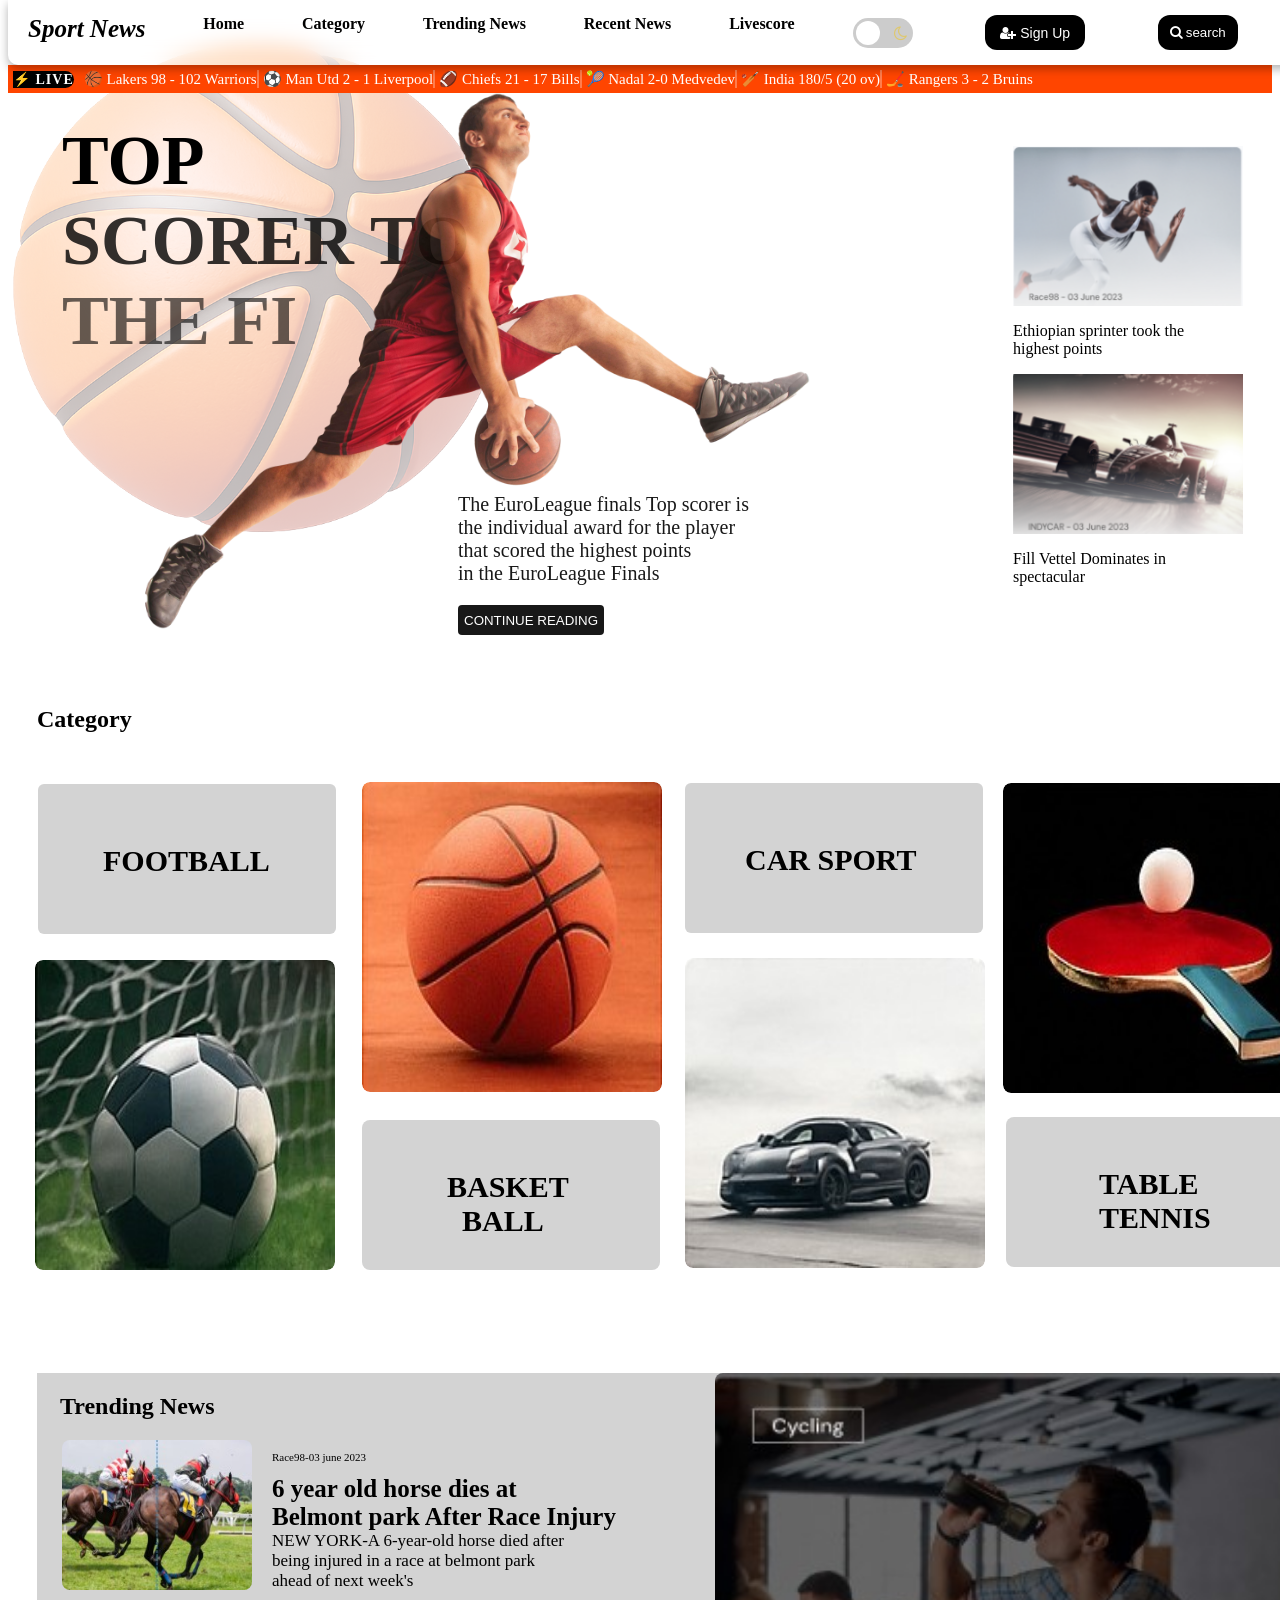
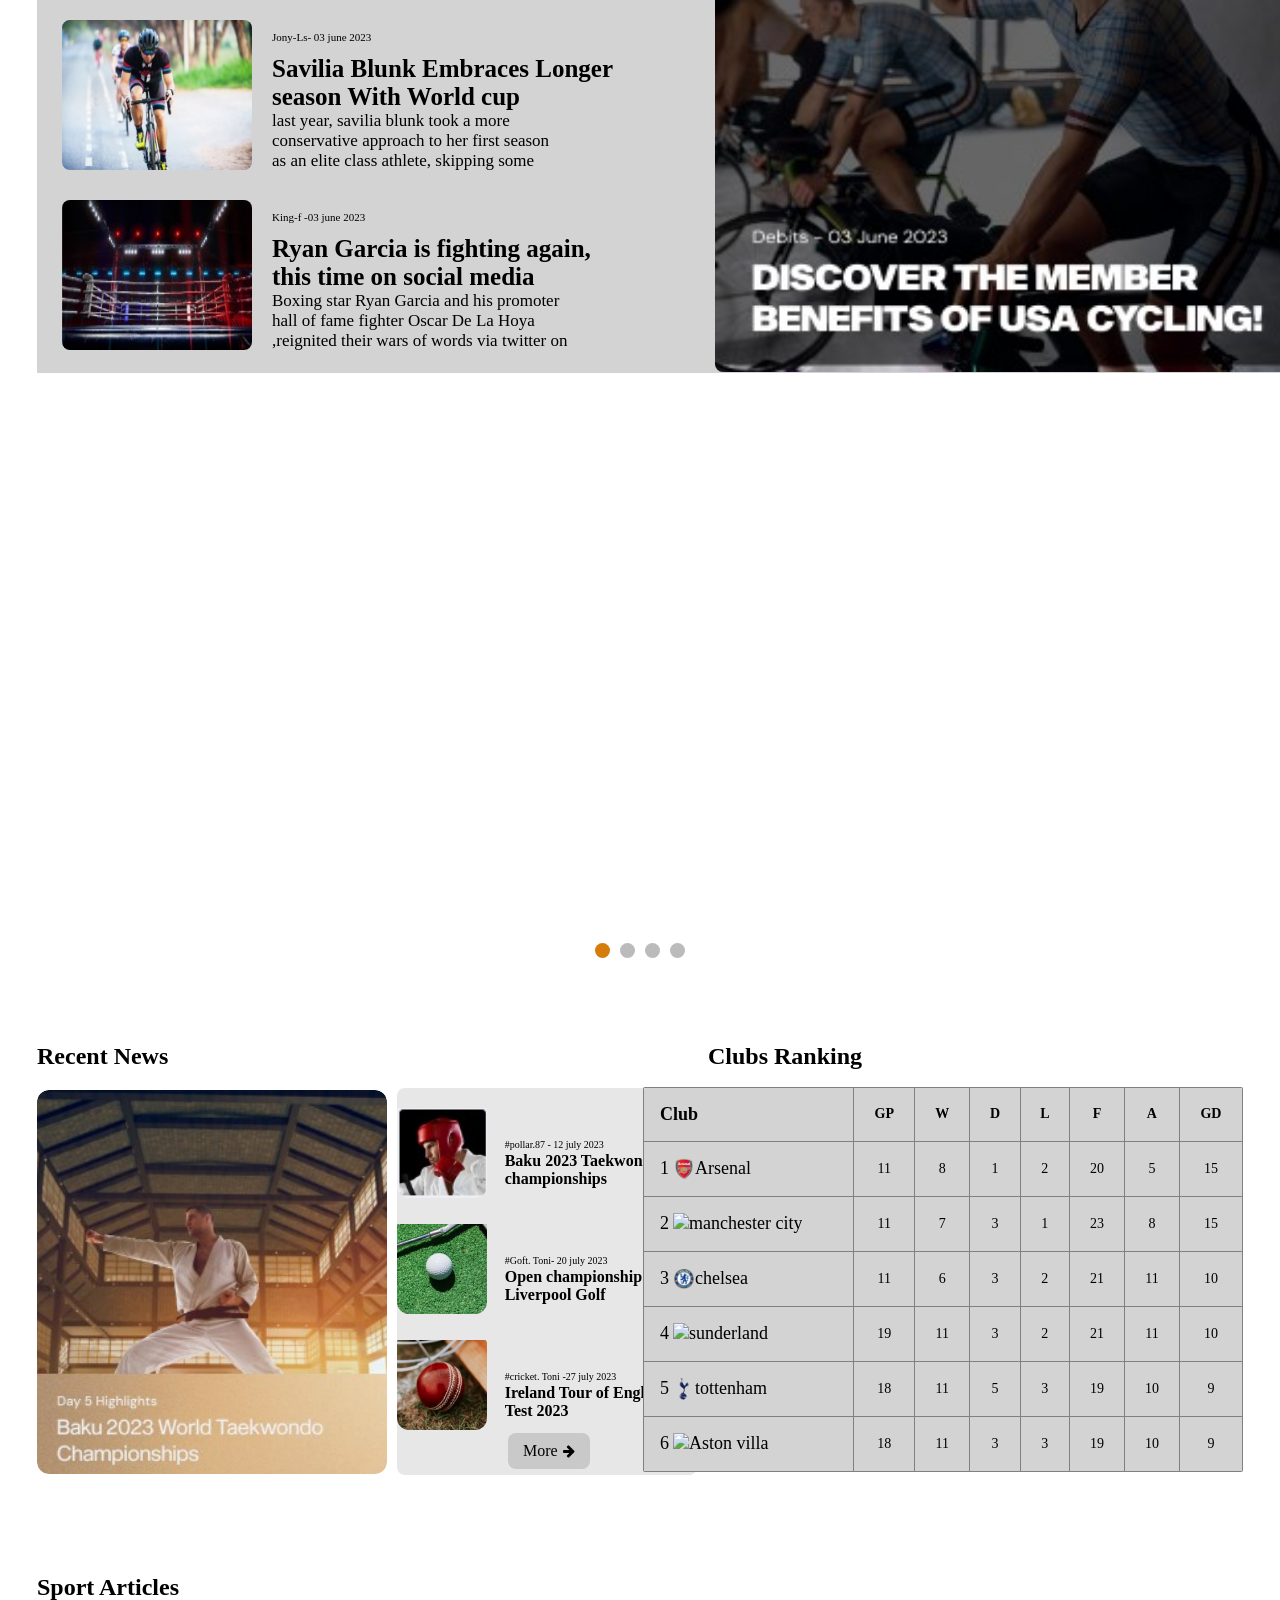
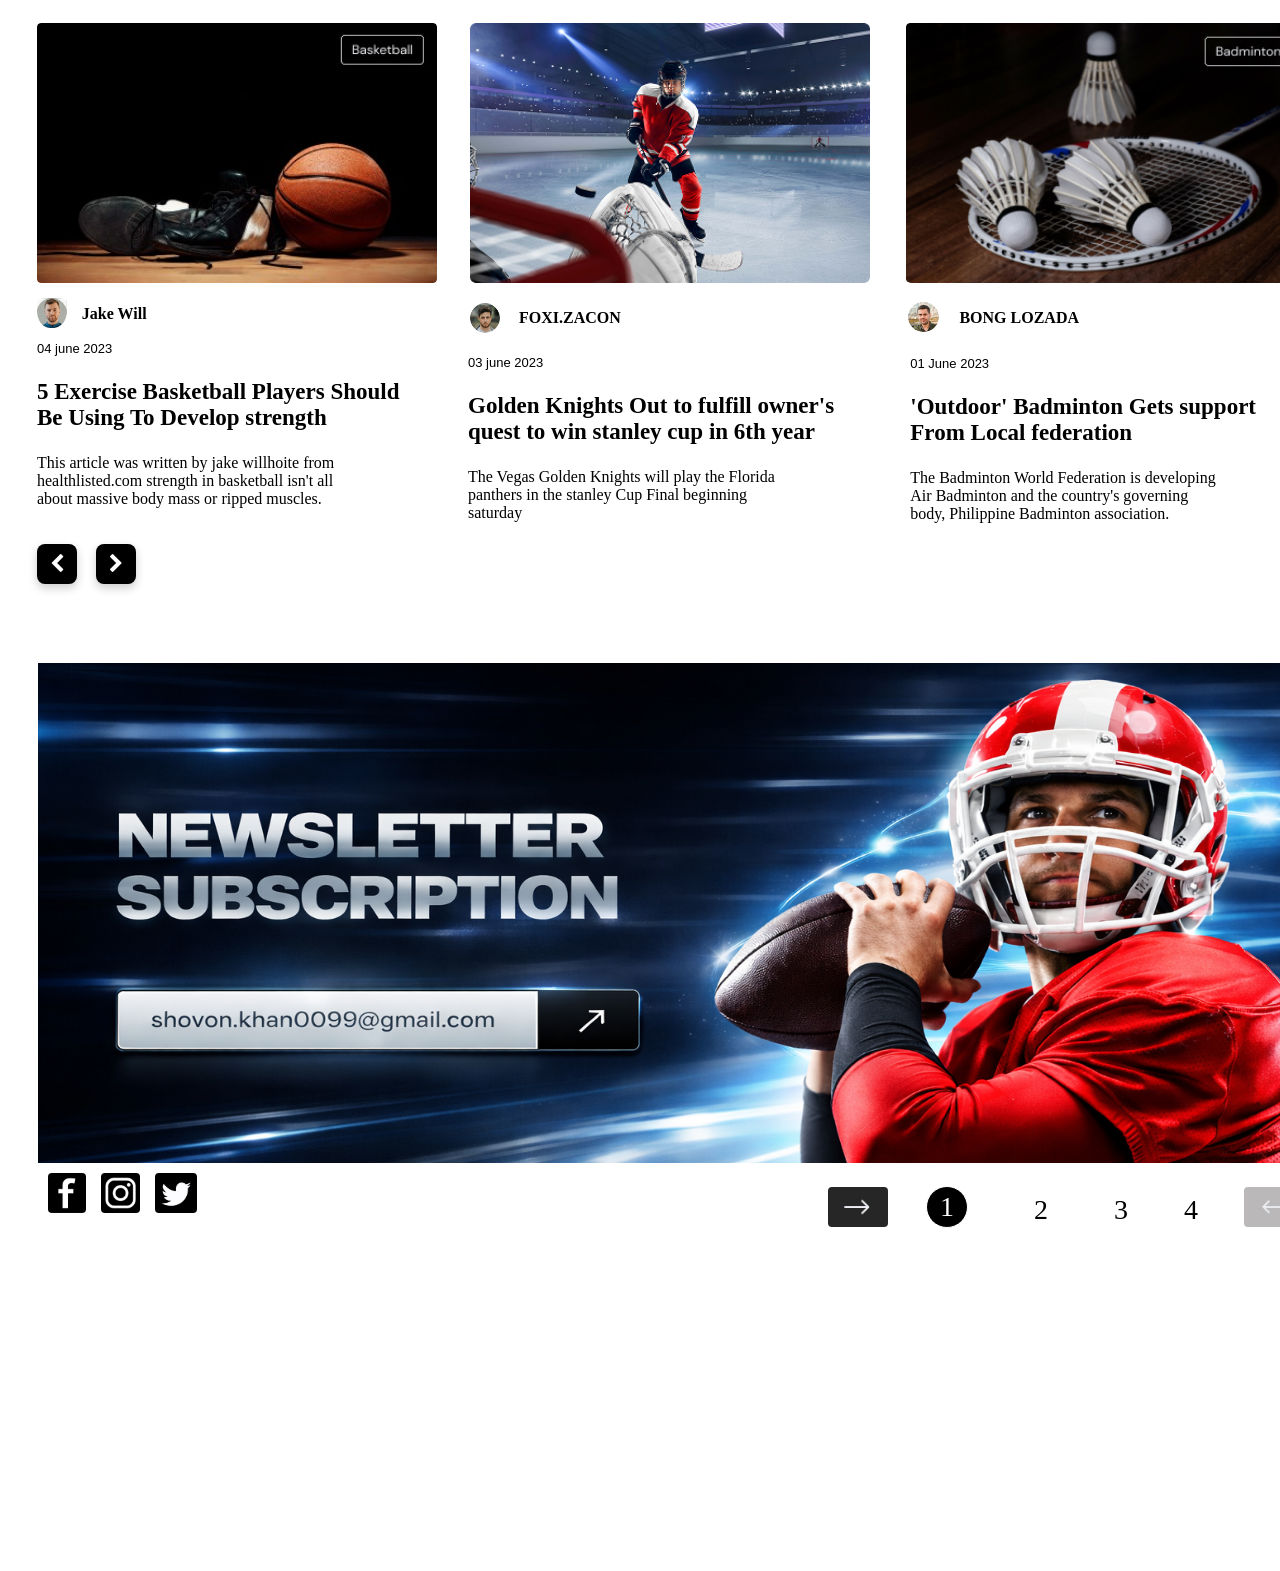
==== commit 6994d17a: "starting all over" ====
--- a/HTML/services.html
+++ b/HTML/services.html
@@ -2,86 +2,424 @@
 <html lang="en">
 
 <head>
-   <meta charset="UTF-8">
-   <meta name="viewport" content="width=, initial-scale=1.0">
-   <title>self project</title>
-   <style>
-      * {
-         margin: 0;
-         padding: 0;
-      }
-
-      #headsection :hover {
-         align-items: center;
-         background-color: rgba(128, 128, 128, 0.151);
-      }
-
-      #headsection {
-         background-color: black;
-         list-style-type: none;
-         display: flex;
-         justify-content: right;
-         margin-top: 0px;
-         height: 60px;
-         padding: 10px;
-         position: sticky;
-         color: white;
-
-      }
-
-      #headsection {
-         justify-content: space-evenly;
-         font-size: 30px;
-         text-decoration: none;
-      }
-
-      #headsection a {
-         text-decoration: none;
-      }
-
-      li {
-         padding-top: 10px;
-         color: white;
-      }
-   </style>
+    <meta charset="UTF-8">
+    <meta name="viewport" content="width=device-width, initial-scale=1.0">
+    <title>Sport News - Your Daily Sports Hub</title>
+    <link rel="stylesheet" href="https://cdnjs.cloudflare.com/ajax/libs/font-awesome/4.7.0/css/font-awesome.min.css">
+    <link rel="stylesheet" href="../HTML/styly.css">
 </head>
 
-<body 
-   <div>
-      <ul id="headsection">
-         <a href="./index.html">
-            <li>Home</li>,
-         </a>
-         <a href="./contact.html">
-            <li>Contact</li>
-         </a>
-         <a href="../HTML/services.html">
-            <li>Services</li>
-         </a>
-         <a href="./about.html">
-            <li>About Us</li>
-         </a>
-         <!-- <p>2025 edition</p> -->
-         <!-- <img src="../Image/merce.jpg" height="49px"> -->
-
-         <button style="height: 40px; margin-top: 10px;width: 100px;border: 1px solid transparent;
-                  background-color: green;border-radius: 12px; box-shadow: 1px 1px 3px 4px green;  
-                   box-shadow: 0px 2px 8px 4px green, 0px 2px 8px 4px rgba(0, 0, 0, 0.473)
-" onclick="alert('fineboy')" ;>
-            search
-         </button>
-      </ul>
-   </div>
-   <div style="display: flex;">
-      <h1 style="color: white;font-size: 70px;padding-left: 80px;margin-top: 130px;"><span style="margin-left:100px ;">I
-            AM </span> <br><span style="color: RED;">goodluck </span><span style="color: blue;">akpan </span> </h1>
-      <!-- <div style="height: 50px;"><img src="../Image/devo.png" alt="LUKY DEV" height="400px" -->
-      <!-- style="border-radius: 40%;width: 350px;position: absolute;top: 100px;right: 60px;"></div> -->
-   </div>
-   </div>
-   <script>
-      alert('i am lucky dev');
-   </script>
+<body>
+
+    <div id="main-wrapper">
+        <div class="live-ticker">
+            <div class="ticker-label">⚡ LIVE</div>
+            <div class="ticker-wrap">
+                <div class="ticker-move">
+                    <span class="ticker-item">🏀 Lakers 98 - 102 Warriors</span>
+                    <span class="ticker-item">⚽ Man Utd 2 - 1 Liverpool</span>
+                    <span class="ticker-item">🏈 Chiefs 21 - 17 Bills</span>
+                    <span class="ticker-item">🎾 Nadal 2-0 Medvedev</span>
+                    <span class="ticker-item">🏏 India 180/5 (20 ov)</span>
+                    <span class="ticker-item">🏒 Rangers 3 - 2 Bruins</span>
+                </div>
+            </div>
+        </div>
+        <!-- Navigation -->
+        <ul class="nav-bar">
+            <li class="brand">Sport News</li>
+            <li style="font-weight: bold;"><a href="">Home</a></li>
+            <li><a href="#invisible1">Category</a></li>
+            <li><a href="#invisible2">Trending News</a></li>
+            <li><a href="#invisible3">Recent News</a></li>
+            <li><a href="#invisible3">Livescore</a></li>
+            <li class="theme-switch-wrapper">
+                <label class="theme-switch" for="darkmode-toggle">
+                    <input type="checkbox" id="darkmode-toggle">
+                    <span class="slider round">
+                        <i class="fa fa-sun-o sun-icon"></i>
+                        <i class="fa fa-moon-o moon-icon"></i>
+                    </span>
+                </label>
+            </li>
+            <!-- Sign Up Button (dynamically replaced by avatar when logged in) -->
+            <li><button class="signup-button" id="signupBtn"><i class="fa fa-user-plus"></i> Sign Up</button></li>
+            <button class="search-button">
+                <i class="fa fa-search"></i> search
+            </button>
+        </ul>
+
+        <!-- Hero Section -->
+        <div class="hero-section">
+            <img src="../Image/main ball3.png" alt="" class="heroball">
+            <div class="hero-title">
+                <h1 id="hero-headline">
+                    <span class="title-word  word1">TOP </span> <br>
+                    <span class="title-word word2">SCORER TO </span> <br>
+                    <span class="title-word word3">THE FINAL</span> <br>
+                    <span class="title-word  word4">MATCH </span>
+                </h1>
+            </div>
+            <div class="hero-overlay">
+                <img src="../Image/basketball player.png" alt="" class="hero-basketball-img">
+                <div class="hero-text-box">
+                    <p>
+                        The EuroLeague finals Top scorer is <br>
+                        the individual award for the player <br>
+                        that scored the highest points <br>
+                        in the EuroLeague Finals
+                    </p>
+                    <button class="read-more-btn"><a href="#sports-articles" class="read-more-link">CONTINUE
+                            READING</a></button>
+                </div>
+            </div>
+            <p id="invisible1"></p>
+            <div class="side-articles">
+                <div class="side-articles-img1">
+                    <img src="../Image/relome.png" alt="" class="side-article-img">
+                </div>
+                <p class="font"> Ethiopian sprinter took the <br> highest points</p>
+                <div class="side-articles-img2">
+                    <img src="../Image/selome.png" alt="" class="side-article-img">
+                </div>
+                <p class="font">Fill Vettel Dominates in <br> spectacular</p>
+            </div>
+        </div>
+
+        <!-- Category Section -->
+        <h2 id="category-heading">Category</h2>
+        <div class="category-grid reveal-up">
+            <div>
+                <div class="flabel">
+                    <h3 class="football-label">FOOTBALL</h3>
+                </div>
+                <div class="fbal-Container">
+                    <img src="../Image/fbal.jpg" alt="" class="football-img">
+                </div>
+            </div>
+            <div>
+                <div class="basktcontainer">
+                    <img src="../Image/baskball.jpg" alt="" class="basketball-img">
+                </div>
+                <div class="bbal-label-container">
+                    <h3 class="basketball-label">BASKET <br><span style="margin-left:15px;">BALL</span></h3>
+                </div>
+            </div>
+            <div>
+                <div class="tcarblowup">
+                    <h3 class="car-label">CAR SPORT</h3>
+                </div>
+                <div class="carblowup">
+                    <img src="../Image/car.jpg" alt="" class="car-img">
+                </div>
+            </div>
+            <div>
+                <div class="tennis-blowup">
+                    <img src="../Image/tableten.jpg" alt="" class="tennis-img">
+                </div>
+                <div class="tlabel-blowup">
+                    <h3 class="tennis-label">TABLE <br> <span>TENNIS</span></h3>
+                </div>
+            </div>
+        </div>
+        <p id="invisible2"></p>
+        <!-- Trending Section -->
+        <div class="trending-section  reveal-up" id="trending-section">
+            <h2 class="trending-title">Trending News</h2>
+            <div>
+                <div class="trending-item">
+                    <img src="../Image/best.jpg" alt="" class="trending-img">
+                    <p class="trending-meta">Race98-03 june 2023 <br><br>
+                        <span class="trending-headline">6 year old horse dies at <br> Belmont park After Race
+                            Injury</span><br>
+                        <span class="trending-desc">NEW YORK-A 6-year-old horse died after <br> being injured in a race
+                            at belmont park <br> ahead of next week's</span>
+                    </p>
+                </div><br>
+                <div class="trending-item">
+                    <img src="../Image/awesome.jpg" alt="" class="trending-img">
+                    <p class="trending-meta">Jony-Ls- 03 june 2023 <br><br>
+                        <span class="trending-headline">Savilia Blunk Embraces Longer <br> season With World
+                            cup</span><br>
+                        <span class="trending-desc">last year, savilia blunk took a more <br> conservative approach to
+                            her first season <br> as an elite class athlete, skipping some</span>
+                    </p>
+                </div><br>
+                <div class="trending-item">
+                    <img src="../Image/perfect.jpg" alt="" class="trending-img">
+                    <p class="trending-meta">King-f -03 june 2023 <br><br>
+                        <span class="trending-headline">Ryan Garcia is fighting again,<br> this time on social
+                            media</span><br>
+                        <span class="trending-desc">Boxing star Ryan Garcia and his promoter <br> hall of fame fighter
+                            Oscar De La Hoya <br> ,reignited their wars of words via twitter on</span>
+                    </p>
+                </div>
+                <div class="trending-featured">
+                    <img src="../Image/original.jpg" alt="" class="featured-img">
+                </div>
+            </div>
+        </div>
+
+        <!-- Slider -->
+        <div class="slider-wrapper">
+            <div class="slider-container" id="slider-container"></div>
+        </div>
+        <div class="slider-dots" id="slider-dots"></div>
+    </div>
+    <p id="invisible3"></p>
+    <!-- Recent News Section -->
+    <div class="recent-section box reveal-up" id="recent-section">
+        <div>
+            <h2 class="recent-title">Recent News <span class="club-rank-title">Clubs Ranking</span></h2>
+            <div class="fnews-img-container">
+                <img src="../Image/baku.jpg" alt="" class="featured-news-img" id="baku-img">
+            </div>
+            <div id="sports-articles-container">
+                <h2 class="sports-articles-title" id="sports-articles">Sport Articles</h2>
+            </div>
+        </div>
+
+        <div class="news-sidebar">
+            <div class="news-item  item1">
+                <div class="news-thumb-Container">
+                    <img src="../Image/party.jpg" alt="" class="news-thumb">
+                </div>
+                <p class="news-title-sm"><span class="news-meta">#pollar.87 - 12 july 2023</span> <br> Baku 2023
+                    Taekwondo <br> championships</p>
+            </div>
+            <div class="news-item">
+                <img src="../Image/kl.jpg" alt="" class="news-thumb">
+                <p class="news-title-sm"><span class="news-meta">#Goft. Toni- 20 july 2023</span> <br> Open championship
+                    Royal Liverpool Golf</p>
+            </div>
+            <div class="news-item">
+                <img src="../Image/josh.jpg" alt="" class="news-thumb">
+                <p class="news-title-sm"><span class="news-meta">#cricket. Toni -27 july 2023</span> <br> Ireland Tour
+                    of England <br> Test 2023</p>
+            </div>
+            <a href="https://www.espn.com/" target="_blank" rel="noopener" class="more-btn"> More <i
+                    class="fa fa-arrow-right"></i></a>
+        </div>
+
+        <div class="rankings-table">
+            <table class="league-table">
+                <tr>
+                    <th class="club-cell">Club</th>
+                    <th>GP</th>
+                    <th>W</th>
+                    <th>D</th>
+                    <th>L</th>
+                    <th>F</th>
+                    <th>A</th>
+                    <th>GD</th>
+                </tr>
+                <tr>
+                    <td class="club-cell"><span>1</span><img src="../Image/arsenal.png"
+                            class="club-icon"><span>Arsenal</span></td>
+                    <td>11</td>
+                    <td>8</td>
+                    <td>1</td>
+                    <td>2</td>
+                    <td>20</td>
+                    <td>5</td>
+                    <td>15</td>
+                </tr>
+                <tr>
+                    <td class="club-cell"><span>2</span><img src="../IMAGE/mancity.png"
+                            class="club-icon"><span>manchester city</span></td>
+                    <td>11</td>
+                    <td>7</td>
+                    <td>3</td>
+                    <td>1</td>
+                    <td>23</td>
+                    <td>8</td>
+                    <td>15</td>
+                </tr>
+                <tr>
+                    <td class="club-cell"><span>3</span><img src="../Image/chelsea.png"
+                            class="club-icon"><span>chelsea</span></td>
+                    <td>11</td>
+                    <td>6</td>
+                    <td>3</td>
+                    <td>2</td>
+                    <td>21</td>
+                    <td>11</td>
+                    <td>10</td>
+                </tr>
+                <tr>
+                    <td class="club-cell"><span>4</span><img src="../IMAGE/sunny.png"
+                            class="club-icon"><span>sunderland</span></td>
+                    <td>19</td>
+                    <td>11</td>
+                    <td>3</td>
+                    <td>2</td>
+                    <td>21</td>
+                    <td>11</td>
+                    <td>10</td>
+                </tr>
+                <tr>
+                    <td class="club-cell"><span>5</span><img src="../Image/totenham x.png"
+                            class="club-icon"><span>tottenham</span></td>
+                    <td>18</td>
+                    <td>11</td>
+                    <td>5</td>
+                    <td>3</td>
+                    <td>19</td>
+                    <td>10</td>
+                    <td>9</td>
+                </tr>
+                <tr>
+                    <td class="club-cell"><span>6</span><img src="../IMAGE/aston villa.png"
+                            class="club-icon"><span>Aston villa</span></td>
+                    <td>18</td>
+                    <td>11</td>
+                    <td>3</td>
+                    <td>3</td>
+                    <td>19</td>
+                    <td>10</td>
+                    <td>9</td>
+                </tr>
+            </table>
+        </div>
+    </div>
+    <!-- Articles Section -->
+    <div class="articles-section  reveal-up" id="articles-section">
+        <div class="article-card">
+            <div class="first">
+                <img src="../Image/firstbas.jpg" alt="" class="article-main-img">
+            </div>
+            <div class="author-info">
+                <img src="../Image/firstguy.jpg" alt="" class="author-avatar">
+                <span class="author-name">Jake Will</span>
+            </div>
+            <p class="article-date">04 june 2023</p>
+            <p class="article-title">5 Exercise Basketball Players Should <br> Be Using To Develop strength</p>
+            <p class="article-excerpt">This article was written by jake willhoite from <br> healthlisted.com
+                strength in basketball isn't all <br> about massive body mass or ripped muscles.</p>
+            <div class="nav-arrow-left">
+                <i class="fa fa-chevron-left"></i>
+            </div>
+            <div class="nav-arrow-right">
+                <i class="fa fa-chevron-right "></i>
+            </div>
+        </div>
+
+        <div class="article-card middle-article">
+            <div class="second">
+                <img src="../Image/hockey-players 1.png" alt="" class="middle-img">
+            </div>
+            <img src="../Image/secondguy.jpg" alt="" class="middle-author-avatar">
+            <div class="middle-author-name">FOXI.ZACON</div>
+            <div class="middle-content">
+                <p class="article-date">03 june 2023</p>
+                <p class="article-title">Golden Knights Out to fulfill owner's <br> quest to win stanley cup in 6th
+                    year</p>
+                <p class="article-excerpt">The Vegas Golden Knights will play the Florida <br> panthers in the
+                    stanley Cup Final beginning <br> saturday</p>
+            </div>
+        </div>
+
+        <div class="article-card right-article">
+            <div class="third">
+                <img src="../Image/coned.png" alt="" class="right-img">
+            </div>
+            <img src="../Image/thirdguy.jpg" alt="" class="right-author-avatar">
+            <span class="right-author-name">BONG LOZADA</span>
+            <div class="right-content">
+                <p class="article-date">01 June 2023</p>
+                <p class="article-title">'Outdoor' Badminton Gets support <br> From Local federation</p>
+                <p class="article-excerpt">The Badminton World Federation is developing <br> Air Badminton and the
+                    country's governing <br> body, Philippine Badminton association.</p>
+            </div>
+        </div>
+    </div>
+
+    <!-- Social Section -->
+    <div class="social-section box reveal-up">
+        <img src="../Image/nicewon3.png" alt="" class="main-banner">
+        <div>
+            <img src="../Image/LEFTrows.jpg" alt="" class="pagination-left">
+            <div class="page-numbers">
+                <span class="pagy active page1">1</span>
+                <span class="page-num page2">2</span>
+                <span class="page-num page3">3</span>
+                <span class="page-num page4">4</span>
+            </div>
+            <img src="../Image/arrow.jpg" alt="" class="pagination-right">
+            <div class="social-icons">
+                <img src="../Image/facebook.png" alt="" class="social-icon social1">
+                <img src="../Image/instagram.png" alt="" class="social-icon social2">
+                <img src="../Image/twitter.png" alt="" class="social-icon social3">
+            </div>
+        </div>
+    </div>
+
+    <!-- Search Overlay -->
+    <div id="search-overlay" class="search-overlay">
+        <div class="search-overlay-content">
+            <span class="close-search">&times;</span>
+            <div class="search-box">
+                <i class="fa fa-search"></i>
+                <input type="text" id="overlay-search-input" placeholder="Search news, scores, articles..."
+                    autocomplete="off">
+            </div>
+        </div>
+    </div>
+
+    <!-- Auth Overlay (Sign Up / Log In) -->
+    <div id="auth-overlay" class="auth-overlay">
+        <div class="auth-overlay-content">
+            <span class="close-auth">&times;</span>
+            <!-- Sign Up Form -->
+            <div id="signup-form" class="auth-form active">
+                <h2>Create an Account</h2>
+                <form id="signup-form-fields">
+                    <div class="form-group">
+                        <label for="signup-name"><i class="fa fa-user"></i> Full Name</label>
+                        <input type="text" id="signup-name" placeholder="John Doe" required>
+                    </div>
+                    <div class="form-group">
+                        <label for="signup-email"><i class="fa fa-envelope"></i> Email</label>
+                        <input type="email" id="signup-email" placeholder="your@email.com" required>
+                    </div>
+                    <div class="form-group">
+                        <label for="signup-password"><i class="fa fa-lock"></i> Password</label>
+                        <input type="password" id="signup-password" placeholder="••••••••" required>
+                    </div>
+                    <div class="form-group checkbox-group">
+                        <input type="checkbox" id="terms" required>
+                        <label for="terms">I accept the <a href="#" id="terms-link">Terms and Conditions</a></label>
+                    </div>
+                    <button type="submit" class="auth-submit">Sign Up</button>
+                </form>
+                <p class="toggle-link">Already have an account? <a href="#" id="show-login">Log in</a></p>
+            </div>
+            <!-- Log In Form (with in‑form success message) -->
+            <div id="login-form" class="auth-form">
+                <h2>Welcome Back</h2>
+                <form id="login-form-fields">
+                    <!-- The success message will be inserted here dynamically -->
+                    <div id="login-success-msg" class="login-success-msg" style="display: none;"></div>
+                    <div class="form-group">
+                        <label for="login-name"><i class="fa fa-user"></i> Full Name</label>
+                        <input type="text" id="login-name" placeholder="John Doe" required>
+                    </div>
+                    <div class="form-group">
+                        <label for="login-email"><i class="fa fa-envelope"></i> Email</label>
+                        <input type="email" id="login-email" placeholder="your@email.com" required>
+                    </div>
+                    <div class="form-group">
+                        <label for="login-password"><i class="fa fa-lock"></i> Password</label>
+                        <input type="password" id="login-password" placeholder="••••••••" required>
+                    </div>
+                    <button type="submit" class="auth-submit">Log In</button>
+                </form>
+                <p class="toggle-link">Don't have an account? <a href="#" id="show-signup">Sign up</a></p>
+            </div>
+        </div>
+    </div>
+    <button id="backToTop" title="Go to top">↑</button>
+
+    <script src="../HTML/project.js"></script>
 </body>
-
 </html>
--- a/HTML/styly.css
+++ b/HTML/styly.css
@@ -0,0 +1,2085 @@
+/* ========== YOUR ORIGINAL CSS (preserved) ========== */
+.live-ticker {
+    background-color: #ff4500;
+    color: white;
+    display: flex;
+    align-items: center;
+    overflow: hidden;
+    position: sticky;
+    top: 65px;
+    z-index: 500;
+    padding: 5px;
+}
+
+.ticker-label {
+    background-color: black;
+    color: white;
+    font-weight: bold;
+    margin-right: 10px;
+    border-radius: 0 20px 20px 0;
+    font-size: 14px;
+    letter-spacing: 1px;
+    white-space: nowrap;
+}
+
+.ticker-wrap {
+    flex: 1;
+    overflow: hidden;
+}
+
+.ticker-move {
+    display: inline-block;
+    white-space: nowrap;
+    animation: ticker 30s linear infinite;
+}
+
+.ticker-item {
+    display: inline-block;
+    font-size: 15px;
+    font-weight: 500;
+    border-right: 2px solid rgba(255, 255, 255, 0.3);
+}
+
+.ticker-item:last-child {
+    border-right: none;
+}
+
+@keyframes ticker {
+    0% {
+        transform: translateX(0);
+    }
+    100% {
+        transform: translateX(-50%);
+    }
+}
+
+.ticker-move:hover {
+    animation-play-state: paused;
+}
+
+#main-wrapper {
+    max-width: 100%;
+    width: 1359px;
+}
+
+/* Navigation bar */
+.nav-bar {
+    position: fixed;
+    top: 0;
+    background: rgba(0, 0, 0, 0);
+    backdrop-filter: blur(10px);
+    color: black;
+    padding: 10px 20px;
+    border-radius: 0px 0px 10px 10px;
+    box-shadow: 0 4px 10px rgba(0, 0, 0, 0.3);
+    display: flex;
+    justify-content: space-between;
+    font-weight: bold;
+    margin: 0;
+    width: 100%;
+    z-index: 900;
+    transition: background 0.3s ease, backdrop-filter 0.3s ease;
+}
+
+.nav-bar.scrolled {
+    background: rgba(255, 255, 255, 0.95);
+    backdrop-filter: blur(5px);
+    box-shadow: 0 4px 20px rgba(0, 0, 0, 0.2);
+}
+
+.nav-bar li {
+    position: relative;
+    padding: 5px 0;
+    text-decoration-line: none;
+    list-style-type: none;
+}
+
+.nav-bar li a::after {
+    content: '';
+    position: absolute;
+    bottom: 0;
+    left: 50%;
+    transform: translateX(-50%) scaleX(0);
+    transform-origin: center;
+    width: 100%;
+    height: 2px;
+    background-color: #ff4500;
+    transition: transform 0.3s ease;
+}
+
+.nav-bar li a:hover::after {
+    transform: translateX(-50%) scaleX(1);
+}
+
+.nav-bar li a {
+    text-decoration-line: none;
+    color: black;
+}
+
+.nav-menu,
+.title-words {
+    display: flex;
+    list-style-type: none;
+    justify-content: space-between;
+    font-weight: bold;
+}
+
+/* Brand */
+.brand {
+    font-size: 25px;
+    font-style: oblique;
+}
+
+/* Theme Toggle Switch */
+.theme-switch-wrapper {
+    display: flex;
+    align-items: center;
+}
+
+.theme-switch {
+    position: relative;
+    display: inline-block;
+    width: 60px;
+    height: 30px;
+}
+
+.theme-switch input {
+    opacity: 0;
+    width: 0;
+    height: 0;
+}
+
+.slider {
+    position: absolute;
+    cursor: pointer;
+    top: 0;
+    left: 0;
+    right: 0;
+    bottom: 0;
+    background-color: #ccc;
+    transition: 0.4s;
+    border-radius: 30px;
+    display: flex;
+    align-items: center;
+    justify-content: space-between;
+    padding: 0 5px;
+}
+
+.slider:before {
+    position: absolute;
+    content: "";
+    height: 24px;
+    width: 24px;
+    left: 3px;
+    bottom: 3px;
+    background-color: white;
+    transition: 0.4s;
+    border-radius: 50%;
+    z-index: 2;
+}
+
+.sun-icon,
+.moon-icon {
+    color: #f39c12;
+    font-size: 16px;
+    z-index: 1;
+    transition: opacity 0.3s;
+}
+
+.moon-icon {
+    color: #f1c40f;
+}
+
+input:checked+.slider {
+    background-color: #2c3e50;
+}
+
+input:checked+.slider:before {
+    transform: translateX(30px);
+}
+
+input:checked+.slider .sun-icon {
+    opacity: 0.5;
+}
+
+input:checked+.slider .moon-icon {
+    opacity: 1;
+}
+
+.sun-icon {
+    opacity: 1;
+}
+
+.moon-icon {
+    opacity: 0.5;
+}
+
+.theme-switch:hover .slider:before {
+    box-shadow: 0 0 5px rgba(0, 0, 0, 0.3);
+}
+
+/* Dark mode styles */
+.dark-mode {
+    background-color: #121212;
+    color: #f0f0f0;
+}
+
+.dark-mode .nav-bar {
+    background: rgba(30, 30, 30, 0.95);
+    color: orange;
+}
+
+.dark-mode .nav-bar li a {
+    color: #f0f0f0;
+}
+
+.dark-mode .search-button {
+    background-color: #444;
+    color: white;
+}
+
+.dark-mode .search-button:hover {
+    background-color: #ff4500;
+}
+
+.dark-mode .hero-overlay {
+    background-color: transparent;
+}
+
+.dark-mode .hero-text-box {
+    color: white;
+}
+
+.dark-mode .read-more-btn {
+    background-color: #444;
+    color: white;
+}
+
+.dark-mode .read-more-link {
+    color: white;
+}
+
+.dark-mode .flabel,
+.dark-mode .bbal-label-container,
+.dark-mode .tcarblowup,
+.dark-mode .tlabel-blowup {
+    background-color: #2a2a2a;
+    color: #f0f0f0;
+}
+
+.dark-mode .football-label,
+.dark-mode .basketball-label,
+.dark-mode .car-label,
+.dark-mode .tennis-label {
+    color: #f0f0f0;
+}
+
+.dark-mode .trending-section {
+    background-color: #1e1e1e;
+    color: #f0f0f0;
+}
+
+.dark-mode .trending-item:hover {
+    background-color: #333;
+}
+
+.dark-mode .trending-meta,
+.dark-mode .trending-headline,
+.dark-mode .trending-desc {
+    color: #f0f0f0;
+}
+
+.dark-mode .news-sidebar {
+    color: #f0f0f0;
+    background-color: #2a2a2a;
+}
+
+.dark-mode .news-item:hover {
+    background-color: #3a3a3a;
+}
+
+.dark-mode .more-btn {
+    background-color: #444;
+    color: #f0f0f0;
+}
+
+.dark-mode .more-btn:hover {
+    background-color: #ff4500;
+}
+
+.dark-mode .league-table th,
+.dark-mode .league-table td {
+    background-color: #2a2a2a;
+    color: #f0f0f0;
+}
+
+.dark-mode .league-table tr:hover td {
+    background-color: #3a3a3a;
+}
+
+.dark-mode .article-card {
+    color: #f0f0f0;
+    padding: 15px;
+    border-radius: 8px;
+}
+
+.dark-mode .nav-bar.scrolled {
+    background: rgba(30, 30, 30, 0.95);
+}
+
+.dark-mode .author-name,
+.dark-mode .article-date,
+.dark-mode .article-title,
+.dark-mode .article-excerpt {
+    color: #f0f0f0;
+}
+
+.dark-mode .nav-arrow-left,
+.dark-mode .nav-arrow-right {
+    background-color: #444;
+}
+
+.dark-mode .nav-arrow-left i,
+.dark-mode .nav-arrow-right i {
+    color: white;
+}
+
+.dark-mode .social-section {
+    background-color: black;
+}
+
+.dark-mode .page-num,
+.dark-mode .pagy {
+    color: #f0f0f0;
+}
+
+.dark-mode .pagy.active {
+    background-color: #ff4500;
+    color: white;
+}
+
+.dark-mode .live-ticker {
+    background-color: #cc3700;
+}
+
+.dark-mode .sports {
+    color: orangered;
+}
+
+body.dark-mode {
+    background-color: black;
+}
+
+.dark-mode .page-num:hover {
+    background-color: orangered;
+}
+
+/* Search Overlay */
+.search-overlay {
+    display: none;
+    position: fixed;
+    top: 0;
+    right: 29px;
+    width: 450px;
+    height: 50px;
+    z-index: 9999;
+    opacity: 1;
+    transition: opacity 0.3s ease;
+}
+
+.search-overlay.active {
+    display: flex;
+    opacity: 1;
+}
+
+.search-overlay-content {
+    text-align: center;
+    width: 100%;
+    max-width: 600px;
+    color: white;
+    position: relative;
+}
+
+.close-search {
+    position: absolute;
+    top: 0px;
+    right: 0;
+    font-size: 50px;
+    color: white;
+    cursor: pointer;
+    transition: color 0.3s;
+}
+
+.close-search:hover {
+    color: #ff4500;
+}
+
+.search-box {
+    display: flex;
+    align-items: center;
+    background: rgba(0, 0, 0, 0.74);
+    border-radius: 29px;
+    padding: 10px 20px;
+    margin-bottom: 20px;
+}
+
+.search-box i {
+    color: white;
+    font-size: 20px;
+    margin-right: 10px;
+}
+
+.search-box input {
+    flex: 1;
+    border: none;
+    outline: none;
+    font-size: 18px;
+    padding: 10px 0;
+    background: transparent;
+    color: white;
+}
+
+.search-box input::placeholder {
+    color: #aaa;
+}
+
+.search-suggestions p {
+    color: #aaa;
+    font-size: 14px;
+}
+
+.search-overlay.active~.nav-bar {
+    display: none;
+}
+
+@media screen and (max-width: 600px) {
+    .search-overlay-content h2 {
+        font-size: 1.8rem;
+    }
+    .close-search {
+        top: -40px;
+        font-size: 40px;
+    }
+    .search-box input {
+        font-size: 16px;
+    }
+}
+
+.search-button {
+    margin-right: 30px;
+    background-color: black;
+    color: white;
+    cursor: pointer;
+    height: 35px;
+    width: 80px;
+    border-radius: 12px;
+    margin-right: 70px;
+    border: none;
+    margin-top: 5px;
+}
+
+.search-button:hover {
+    transform: scale(1.02);
+    background-color: #ff4500;
+}
+
+/* Sign Up button styles */
+.signup-button {
+    margin-left: 15px;
+    margin-right: 15px;
+    background-color: black;
+    color: white;
+    cursor: pointer;
+    height: 35px;
+    padding: 0 15px;
+    border-radius: 12px;
+    border: none;
+    font-size: 14px;
+    transition: transform 0.2s, background-color 0.3s;
+}
+
+.signup-button:hover {
+    transform: scale(1.02);
+    background-color: #ff4500;
+}
+
+.dark-mode .signup-button {
+    background-color: #444;
+    color: white;
+}
+
+.dark-mode .signup-button:hover {
+    background-color: #ff4500;
+}
+
+/* ========== NEW: User Avatar Circle ========== */
+.user-avatar {
+    display: inline-flex;
+    align-items: center;
+    justify-content: center;
+    width: 35px;
+    height: 35px;
+    background-color: #ff4500;
+    color: white;
+    border-radius: 50%;
+    font-weight: bold;
+    font-size: 16px;
+    margin-left: 15px;
+    cursor: pointer;
+    transition: background-color 0.3s;
+}
+
+.user-avatar:hover {
+    background-color: #cc3700;
+}
+
+/* Hero section */
+.hero-section {
+    position: relative;
+    height: 650px;
+}
+
+.heroball {
+    height: 500px;
+    opacity: 0.3;
+    animation: heromove 3s ease;
+}
+
+@keyframes heromove {
+    0% {
+        transform: translateY(-400px);
+    }
+}
+
+.hero-title {
+    font-weight: 900;
+    position: absolute;
+    top: 38px;
+    opacity: 1;
+    font-size: 35px;
+    margin-left: 54px;
+}
+
+.title-word {
+    display: inline-block;
+}
+
+.word2 {
+    opacity: 0.8;
+}
+
+.word3 {
+    opacity: 0.6;
+}
+
+.word4 {
+    opacity: 0.4;
+}
+
+.hero-basketball-img {
+    position: absolute;
+    top: 50px;
+    right: 320px;
+    height: 550px;
+}
+
+.hero-overlay {
+    opacity: 0.9;
+    background-color: rgba(128, 128, 128, 0.753);
+}
+
+.hero-text-box {
+    font-size: 20px;
+    position: absolute;
+    left: 450px;
+    top: 437px;
+}
+
+.read-more-btn {
+    background-color: black;
+    color: white;
+    height: 30px;
+    border-radius: 4px;
+    cursor: pointer;
+    border: none;
+}
+
+.read-more-btn:hover {
+    background-color: #ff4500;
+}
+
+.read-more-link {
+    text-decoration: none;
+    color: white;
+}
+
+.side-articles {
+    position: absolute;
+    right: 29px;
+    top: 110px;
+}
+
+.side-articles-img1,
+.side-articles-img2 {
+    width: 230px;
+    height: 160px;
+    overflow: hidden;
+}
+
+.side-article-img {
+    width: 230px;
+    height: 160px;
+    transition: transform 0.9s;
+}
+
+.side-article-img:hover {
+    transform: scale(1.06);
+}
+
+#invisible1 {
+    margin-top: 70px;
+}
+
+/* Category */
+#category-heading {
+    margin-left: 29px;
+}
+
+.category-grid {
+    width: 1325px;
+    height: 600px;
+    display: flex;
+    overflow: hidden;
+    margin-right: 10px;
+}
+
+.flabel {
+    position: absolute;
+    left: 30px;
+    top: 31px;
+    background-color: lightgray;
+    width: 298px;
+    height: 150px;
+    border-radius: 6px;
+}
+
+.football-label {
+    position: absolute;
+    left: 30px;
+    padding: 28px 30px 60px 35px;
+    border-radius: 6px;
+    animation: move 3s ease;
+    font-size: 30px;
+    top: 2px;
+    transition: transform 0.9s;
+}
+
+.football-label:hover {
+    transform: scale(1.2);
+}
+
+.fbal-Container {
+    position: absolute;
+    width: 300px;
+    height: 310px;
+    top: 207px;
+    left: 27px;
+    border-radius: 8px;
+    overflow: hidden;
+}
+
+.football-img {
+    height: 310px;
+    width: 300px;
+    position: absolute;
+    border-radius: 8px;
+    animation: move 3s ease;
+    transition: transform 0.9s;
+}
+
+.football-img:hover {
+    transform: scale(1.2);
+}
+
+.basktcontainer {
+    height: 310px;
+    width: 300px;
+    position: relative;
+    top: 29px;
+    left: 354px;
+    overflow: hidden;
+    border-radius: 8px;
+}
+
+.basketball-img {
+    height: 310px;
+    width: 300px;
+    position: relative;
+    left: 0px;
+    border-radius: 8px;
+    animation: loner 3s ease;
+    transition: transform 0.9s;
+}
+
+.basketball-img:hover {
+    transform: scale(1.2);
+}
+
+.bbal-label-container {
+    position: absolute;
+    top: 367px;
+    width: 298px;
+    left: 354px;
+    height: 150px;
+    border-radius: 8px;
+    background-color: lightgrey;
+}
+
+.basketball-label {
+    position: absolute;
+    width: 130px;
+    align-items: center;
+    padding: 20px 85px 40px 85px;
+    border-radius: 6px;
+    animation: fade 3s ease;
+    font-size: 30px;
+    transition: transform 0.9s;
+}
+
+.basketball-label:hover {
+    transform: scale(1.2);
+}
+
+.tcarblowup {
+    position: absolute;
+    right: 350px;
+    top: 30px;
+    background-color: rgba(211, 211, 211, 0.986);
+    width: 298px;
+    height: 150px;
+    border-radius: 6px;
+}
+
+.car-label {
+    position: absolute;
+    padding: 30px 60px 50px 60px;
+    border-radius: 6px;
+    font-size: 30px;
+    animation: loner 3s ease;
+    transition: transform 0.9s;
+}
+
+.car-label:hover {
+    transform: scale(1.2);
+}
+
+.carblowup {
+    position: absolute;
+    height: 310px;
+    width: 300px;
+    top: 205px;
+    right: 348px;
+    border-radius: 8px;
+    overflow: hidden;
+}
+
+.car-img {
+    height: 310px;
+    width: 300px;
+    position: absolute;
+    border-radius: 8px;
+    animation: fade 3s ease;
+    transition: transform 0.9s;
+}
+
+.car-img:hover {
+    transform: scale(1.2);
+}
+
+.tennis-blowup {
+    position: absolute;
+    right: 30px;
+    top: 30px;
+    width: 300px;
+    height: 310px;
+    overflow: hidden;
+    border-radius: 8px;
+}
+
+.tennis-img {
+    position: absolute;
+    width: 300px;
+    height: 310px;
+    border-radius: 8px;
+    animation: right 3s ease;
+    margin-right: 19px;
+    transition: transform 0.9s;
+}
+
+.tennis-img:hover {
+    transform: scale(1.2);
+}
+
+.tlabel-blowup {
+    position: absolute;
+    right: 29px;
+    top: 364px;
+    width: 298px;
+    height: 150px;
+    border-radius: 8px;
+    background-color: lightgrey;
+}
+
+.tennis-label {
+    position: absolute;
+    padding: 20px 93px 40px 93px;
+    border-radius: 6px;
+    animation: right 3s ease;
+    font-size: 30px;
+    margin-right: 19px;
+    transition: transform 0.9s;
+}
+
+.tennis-label:hover {
+    transform: scale(1.2);
+}
+
+@keyframes right {
+    0% {
+        transform: translateX(400px);
+    }
+    100% {
+        transform: translateX(0);
+    }
+}
+
+@keyframes fade {
+    50% {
+        transform: translateY(500px);
+    }
+}
+
+@keyframes loner {
+    50% {
+        transform: translateY(-500px);
+    }
+}
+
+@keyframes move {
+    0% {
+        transform: translateX(-500px);
+    }
+}
+
+#invisible2 {
+    position: absolute;
+    top: 1280px;
+    visibility: hidden;
+}
+
+.trending-section {
+    width: 1268px;
+    height: 600px;
+    background-color: lightgrey;
+    margin: 0px 29px 0px 29px;
+}
+
+.trending-title {
+    padding: 20px 0px 0px 23px;
+}
+
+.trending-item {
+    display: flex;
+    transition: transform 0.9s;
+}
+
+.trending-item:hover {
+    background-color: rgba(128, 128, 128, 0.534);
+    transform: scale(1.01);
+    width: 55%;
+}
+
+.trending-img {
+    height: 150px;
+    width: 190px;
+    border-radius: 8px;
+    margin-left: 25px;
+}
+
+.trending-img:hover {
+    transform: scale(1.02);
+}
+
+.trending-meta {
+    font-size: 11px;
+    padding-left: 20px;
+}
+
+.trending-headline {
+    font-size: 25px;
+    font-weight: bold;
+}
+
+.trending-desc {
+    font-size: 17px;
+}
+
+.trending-featured {
+    position: absolute;
+    top: 0px;
+    right: 0px;
+}
+
+.featured-img {
+    width: 590px;
+    height: 599px;
+    border-radius: 8px;
+}
+
+/* Slider */
+.slider-wrapper {
+    width: 1270px;
+    margin-left: 29px;
+    height: 500px;
+    overflow: hidden;
+    margin-top: 70px;
+}
+
+.slider-container {
+    position: relative;
+    width: 100%;
+    height: 100%;
+    z-index: -1000;
+}
+
+.slide {
+    position: absolute;
+    opacity: 0;
+    inset: 0;
+    transition: opacity 1s ease forwards;
+    pointer-events: none;
+}
+
+.slide.active {
+    opacity: 1;
+    pointer-events: auto;
+}
+
+.slide-img {
+    width: 100%;
+    height: 100%;
+    object-fit: cover;
+    display: block;
+}
+
+.slider-dots {
+    position: absolute;
+    left: 50%;
+    transform: translateX(-50%);
+    display: flex;
+    gap: 10px;
+    z-index: 10;
+}
+
+.dot {
+    width: 15px;
+    height: 15px;
+    background: #bbb;
+    border-radius: 50%;
+    cursor: pointer;
+}
+
+.dot.active {
+    background: #d47d0a;
+}
+
+.slide-topic {
+    position: absolute;
+    top: 10px;
+    left: 45px;
+    border: 1px solid white;
+    padding: 5px 9px;
+    border-radius: 4px;
+    font-size: 25px;
+}
+
+.slide-date {
+    position: absolute;
+    top: 270px;
+    left: 45px;
+}
+
+.slide-headline {
+    position: absolute;
+    top: 285px;
+    left: 45px;
+}
+
+.slide-description {
+    position: absolute;
+    top: 380px;
+    left: 45px;
+    color: rgba(245, 222, 179, 0.87);
+}
+
+/* Recent News */
+.recent-section {
+    margin-top: 80px;
+    width: 100%;
+    height: 550px;
+    display: flex;
+}
+
+.recent-title {
+    margin-left: 29px;
+}
+
+.club-rank-title {
+    position: absolute;
+    top: 20px;
+    left: 700px;
+}
+
+.fnews-img-container {
+    height: 384px;
+    border-radius: 12px;
+    margin-left: 29px;
+    overflow: hidden;
+}
+
+.featured-news-img {
+    height: 384px;
+    transition: transform 0.9s;
+    border-radius: 12px;
+}
+
+.featured-news-img:hover {
+    transform: scale(1.04);
+}
+
+.sports-articles-title {
+    position: absolute;
+    left: 29px;
+    margin-top: 100px;
+}
+
+.news-sidebar {
+    background-color: rgba(211, 211, 211, 0.541);
+    width: 300px;
+    margin: 65px 0px 0px 10px;
+    height: 387px;
+    border-radius: 8px;
+}
+
+.news-item {
+    display: flex;
+    transition: transform 0.2s, background-color 0.2s;
+}
+
+.news-item:hover {
+    background-color: #f0f0f0;
+    transform: scale(1.01);
+}
+
+.item1:hover {
+    border-radius: 8px 8px 0px 0px;
+}
+
+.news-thumb-Container {
+    height: 90px;
+    width: 90px;
+    border-radius: 12px;
+}
+
+.news-thumb {
+    height: 90px;
+    width: 90px;
+    padding-top: 20px;
+    border-radius: 12px;
+    object-fit: cover;
+    transition: transform 0.9s;
+}
+
+.news-thumb:hover {
+    transform: scale(1.05);
+}
+
+.news-meta {
+    font-size: 10px;
+    font-weight: lighter;
+}
+
+.news-title-sm {
+    font-weight: bold;
+    margin-top: 46px;
+    padding-left: 18px;
+}
+
+.more-btn {
+    position: absolute;
+    left: 500px;
+    top: 410px;
+    background-color: rgba(128, 128, 128, 0.301);
+    padding: 3px 15px;
+    height: 30px;
+    border-radius: 8px;
+    cursor: pointer;
+    text-decoration: none;
+    color: black;
+    display: inline-flex;
+    align-items: center;
+    border: none;
+    transition: background-color 0.3s;
+}
+
+.more-btn:hover {
+    background-color: #ff4500;
+}
+
+.more-btn i {
+    color: inherit;
+    font-size: 14px;
+    margin-left: 5px;
+}
+
+.rankings-table {
+    width: 600px;
+    margin: auto;
+    position: absolute;
+    top: 64px;
+    right: 0px;
+    margin-right: 29px;
+}
+
+.league-table {
+    color: black;
+    background-color: grey;
+    border-spacing: 1px;
+    width: 100%;
+    font-size: 14px;
+    height: 380px;
+    border-radius: 2px;
+}
+
+.league-table th,
+.league-table td {
+    background-color: lightgray;
+    text-align: center;
+    padding: 16px;
+}
+
+.league-table tr {
+    transition: all 0.3s ease;
+}
+
+.league-table tr:hover td {
+    background-color: #f0f0f0;
+    transform: scale(1.02);
+    box-shadow: 0 2px 8px rgba(0, 0, 0, 0.1);
+}
+
+.club-cell {
+    display: flex;
+    align-items: center;
+    overflow: auto;
+    font-size: 18px;
+}
+
+.club-cell span {
+    margin-right: 4px;
+    overflow: hidden;
+}
+
+.club-icon {
+    height: 22px;
+}
+
+/* Articles */
+.articles-section {
+    position: relative;
+    height: 640px;
+    width: 1327px;
+    display: flex;
+    margin-top: 50px;
+}
+
+.article-card {
+    margin-left: 29px;
+}
+
+.first {
+    width: 400px;
+    height: 260px;
+    border-radius: 4px;
+    overflow: hidden;
+}
+
+.article-main-img {
+    width: 400px;
+    height: 260px;
+    border-radius: 4px;
+    transition: transform 0.9s;
+}
+
+.article-main-img:hover {
+    transform: scale(1.05);
+}
+
+.author-info {
+    display: flex;
+}
+
+.author-avatar {
+    height: 30px;
+    padding-top: 15px;
+    border-radius: 40%;
+}
+
+.author-name {
+    padding-left: 15px;
+    font-weight: bold;
+    margin-top: 22px;
+}
+
+.article-date {
+    font-family: 'Trebuchet MS', sans-serif;
+    font-size: 13px;
+}
+
+.article-title {
+    font-size: 23px;
+    font-weight: bold;
+}
+
+.article-excerpt {
+    font-size: 16px;
+}
+
+.nav-arrow-left,
+.nav-arrow-right {
+    display: inline-flex;
+    align-items: center;
+    justify-content: center;
+    width: 40px;
+    height: 40px;
+    background-color: black;
+    border-radius: 20%;
+    font-size: 20px;
+    cursor: pointer;
+    transition: all 0.3s ease;
+    margin-top: 20px;
+    box-shadow: 0 4px 10px rgba(0, 0, 0, 0.2);
+}
+
+.nav-arrow-left i,
+.nav-arrow-right i {
+    color: white;
+}
+
+.nav-arrow-right {
+    margin-left: 15px;
+}
+
+.nav-arrow-left:hover,
+.nav-arrow-right:hover {
+    background-color: #ff4500;
+    transform: scale(1.15);
+    box-shadow: 0 6px 15px rgba(255, 69, 0, 0.4);
+}
+
+.nav-arrow-left:active,
+.nav-arrow-right:active {
+    transform: scale(0.95);
+}
+
+.second {
+    position: absolute;
+    right: 465px;
+    height: 260px;
+    width: 400px;
+    border-radius: 4px;
+    overflow: hidden;
+}
+
+.middle-img {
+    border-radius: 4px;
+    width: 400px;
+    height: 260px;
+    transition: transform 0.9s;
+}
+
+.middle-img:hover {
+    transform: scale(1.05);
+}
+
+.middle-author-avatar {
+    position: absolute;
+    top: 280px;
+    left: 418px;
+    height: 30px;
+    margin-left: 44px;
+    border-radius: 50%;
+}
+
+.middle-author-name {
+    position: absolute;
+    top: 286px;
+    left: 418px;
+    font-weight: bold;
+    margin-left: 93px;
+}
+
+.middle-content {
+    position: absolute;
+    top: 319px;
+    left: 460px;
+}
+
+.third {
+    position: absolute;
+    right: 29px;
+    border-radius: 4px;
+    width: 400px;
+    height: 260px;
+    overflow: hidden;
+}
+
+.right-img {
+    border-radius: 4px;
+    width: 400px;
+    height: 260px;
+    transition: transform 0.9s;
+}
+
+.right-img:hover {
+    transform: scale(1.05);
+}
+
+.right-author-avatar {
+    height: 30px;
+    position: absolute;
+    right: 396px;
+    top: 279px;
+    border-radius: 50%;
+}
+
+.right-author-name {
+    position: absolute;
+    right: 256px;
+    top: 286px;
+    font-weight: bold;
+}
+
+.right-content {
+    position: absolute;
+    right: 79px;
+    top: 320px;
+}
+
+/* Social */
+.social-section {
+    height: 900px;
+    width: 1320px;
+}
+
+.main-banner {
+    width: 1270px;
+    padding: 0px 20px 0px 30px;
+    height: 500px;
+}
+
+.pagination-left {
+    position: absolute;
+    right: 24px;
+    height: 40px;
+    border-radius: 4px;
+    top: 524px;
+}
+
+.pagination-right {
+    position: absolute;
+    right: 440px;
+    top: 524px;
+    height: 40px;
+    border-radius: 4px;
+}
+
+.page-numbers {
+    position: relative;
+    top: 19px;
+    height: 50px;
+}
+
+.page-num {
+    position: absolute;
+    font-size: 28px;
+    top: 8px;
+}
+
+.pagy {
+    position: absolute;
+    font-size: 28px;
+}
+
+.pagy:hover {
+    border: 1px solid;
+    border-radius: 50%;
+    background-color: black;
+    color: white;
+    width: 40px;
+    height: 40px;
+    display: flex;
+    align-items: center;
+    justify-content: center;
+    cursor: pointer;
+}
+
+.pagy.active {
+    border: 1px solid;
+    border-radius: 50%;
+    background-color: black;
+    color: white;
+    width: 40px;
+    height: 40px;
+    display: flex;
+    align-items: center;
+    justify-content: center;
+}
+
+.page1 {
+    right: 360px;
+}
+
+.page2 {
+    right: 280px;
+}
+
+.page-num:hover {
+    border: 1px solid;
+    border-radius: 50%;
+    background-color: black;
+    width: 40px;
+    height: 40px;
+    color: white;
+    display: flex;
+    align-items: center;
+    justify-content: center;
+    cursor: pointer;
+}
+
+.page3 {
+    right: 200px;
+}
+
+.page4 {
+    right: 130px;
+}
+
+.social-icons {
+    display: flex;
+    position: absolute;
+    top: 510px;
+}
+
+.social1:hover {
+    transition: transform 0.1s ease-in-out;
+    transform: scale(0.9);
+}
+
+.social2:hover {
+    transition: transform 0.1s ease-in-out;
+    transform: scale(0.9);
+}
+
+.social3:hover {
+    transition: transform 0.1s ease-in-out;
+    transform: scale(0.9);
+}
+
+.social-icon {
+    height: 40px;
+    border-radius: 4px;
+    margin-left: 15px;
+    cursor: pointer;
+}
+
+.social-icon:first-child {
+    margin-left: 40px;
+}
+
+/* Back to top */
+#backToTop {
+    display: none;
+    position: fixed;
+    bottom: 30px;
+    right: 30px;
+    z-index: 99;
+    font-size: 24px;
+    width: 50px;
+    height: 50px;
+    border: none;
+    background-color: #ff4500;
+    color: white;
+    cursor: pointer;
+    border-radius: 50%;
+    box-shadow: 0 4px 10px rgba(0, 0, 0, 0.3);
+    transition: background-color 0.3s, transform 0.3s;
+}
+
+#backToTop:hover {
+    background-color: #cc3700;
+    transform: scale(1.1);
+}
+
+/* Reveal animation */
+.reveal-up {
+    opacity: 0;
+    transform: translateY(80px) scale(0.95) rotateX(10deg);
+    transition: opacity 0.8s ease-out, transform 0.8s cubic-bezier(0.23, 1, 0.32, 1);
+}
+
+.reveal-up.active {
+    opacity: 1;
+    transform: translateY(0) scale(1) rotateX(0);
+}
+
+/* ===== MEDIA QUERIES ===== */
+@media screen and (max-width: 600px) {
+    body {
+        overflow-x: hidden;
+    }
+
+    #main-wrapper {
+        width: 100%;
+        padding: 0 10px;
+    }
+
+    .nav-bar {
+        flex-direction: column;
+        align-items: center;
+        padding: 10px;
+        width: 100%;
+        top: 0;
+    }
+
+    .nav-bar li {
+        margin: 5px 0;
+    }
+
+    .search-button {
+        margin: 10px auto;
+        width: 90%;
+        max-width: 200px;
+    }
+
+    .signup-button {
+        margin: 10px auto;
+        width: 90%;
+        max-width: 200px;
+    }
+
+    .hero-section {
+        height: auto;
+        margin-top: 200px;
+        text-align: center;
+    }
+
+    .heroball {
+        width: 100%;
+        height: auto;
+        opacity: 0.2;
+    }
+
+    .hero-title {
+        position: static;
+        font-size: 24px;
+        margin: 20px 0;
+        text-align: center;
+    }
+
+    .hero-basketball-img {
+        position: static;
+        width: 80%;
+        max-width: 300px;
+        height: auto;
+        margin: 0 auto;
+        display: block;
+    }
+
+    .hero-overlay {
+        display: none;
+    }
+
+    .hero-text-box {
+        position: static;
+        margin: 20px;
+        text-align: center;
+    }
+
+    .side-articles {
+        position: static;
+        display: flex;
+        flex-direction: column;
+        align-items: center;
+    }
+
+    .side-article-img {
+        width: 100%;
+        max-width: 250px;
+        height: auto;
+    }
+
+    #category-heading {
+        margin-top: 30px;
+        text-align: center;
+    }
+
+    .category-grid {
+        width: 100%;
+        height: auto;
+        flex-direction: column;
+        align-items: center;
+        margin: 0;
+    }
+
+    .flabel,
+    .fbal-Container,
+    .basktcontainer,
+    .bbal-label-container,
+    .tcarblowup,
+    .carblowup,
+    .tennis-blowup,
+    .tlabel-blowup {
+        position: static;
+        width: 100%;
+        max-width: 300px;
+        margin: 10px auto;
+        height: auto;
+    }
+
+    .football-label,
+    .basketball-label,
+    .car-label,
+    .tennis-label {
+        position: static;
+        padding: 20px;
+        text-align: center;
+        font-size: 24px;
+    }
+
+    .football-img,
+    .basketball-img,
+    .car-img,
+    .tennis-img {
+        position: static;
+        width: 100%;
+        height: auto;
+    }
+
+    .trending-section {
+        width: 100%;
+        height: auto;
+        margin: 20px 0;
+        padding: 10px;
+    }
+
+    .trending-item {
+        flex-direction: column;
+        align-items: center;
+        text-align: center;
+        width: 100% !important;
+    }
+
+    .trending-img {
+        margin: 0 0 10px 0;
+        width: 90%;
+        height: auto;
+    }
+
+    .trending-featured {
+        position: static;
+        margin-top: 20px;
+    }
+
+    .featured-img {
+        width: 100%;
+        height: auto;
+    }
+
+    .slider-wrapper {
+        width: 100%;
+        margin: 20px 0;
+        height: 300px;
+    }
+
+    .slider-dots {
+        position: relative;
+        margin-top: 10px;
+    }
+
+    .slide-topic {
+        font-size: 16px;
+        left: 10px;
+        top: 5px;
+    }
+
+    .slide-date {
+        top: 180px;
+        left: 10px;
+        font-size: 11px;
+    }
+
+    .slide-headline {
+        top: 200px;
+        left: 10px;
+        font-size: 14px;
+    }
+
+    .slide-description {
+        top: 250px;
+        left: 10px;
+        font-size: 11px;
+    }
+
+    .recent-section {
+        flex-direction: column;
+        height: auto;
+        margin-top: 30px;
+    }
+
+    .club-rank-title {
+        position: static;
+        display: block;
+        text-align: center;
+        margin: 10px 0;
+    }
+
+    .fnews-img-container {
+        width: 100%;
+        margin: 0;
+        height: auto;
+    }
+
+    .featured-news-img {
+        width: 100%;
+        height: auto;
+    }
+
+    .news-sidebar {
+        width: 100%;
+        margin: 20px 0;
+        height: auto;
+    }
+
+    .rankings-table {
+        position: static;
+        width: 100%;
+        margin: 20px 0;
+        overflow-x: auto;
+    }
+
+    .league-table {
+        font-size: 12px;
+    }
+
+    .league-table th,
+    .league-table td {
+        padding: 8px;
+    }
+
+    .more-btn {
+        position: static;
+        margin: 10px auto;
+        display: inline-block;
+    }
+
+    .articles-section {
+        flex-direction: column;
+        height: auto;
+        width: 100%;
+        margin-top: 30px;
+    }
+
+    .article-card {
+        width: 100%;
+        margin: 20px 0;
+    }
+
+    .first,
+    .second,
+    .third {
+        position: static;
+        width: 100%;
+        height: auto;
+    }
+
+    .article-main-img,
+    .middle-img,
+    .right-img {
+        width: 100%;
+        height: auto;
+    }
+
+    .middle-author-avatar,
+    .middle-author-name,
+    .middle-content,
+    .right-author-avatar,
+    .right-author-name,
+    .right-content {
+        position: static;
+        margin: 10px 0;
+        text-align: center;
+    }
+
+    .social-section {
+        height: auto;
+        width: 100%;
+        margin-top: 30px;
+        text-align: center;
+    }
+
+    .main-banner {
+        width: 100%;
+        height: auto;
+        padding: 0;
+    }
+
+    .pagination-left,
+    .pagination-right {
+        position: static;
+        margin: 10px auto;
+        display: inline-block;
+    }
+
+    .page-numbers {
+        position: static;
+        display: flex;
+        justify-content: center;
+        gap: 15px;
+        margin: 20px 0;
+    }
+
+    .page-num,
+    .pagy {
+        position: static;
+        font-size: 24px;
+    }
+
+    .pagy.active {
+        width: 40px;
+        height: 40px;
+    }
+
+    .social-icons {
+        position: static;
+        justify-content: center;
+        margin: 20px 0;
+    }
+
+    .social-icon:first-child {
+        margin-left: 0;
+    }
+
+    #backToTop {
+        bottom: 15px;
+        right: 15px;
+        width: 40px;
+        height: 40px;
+        font-size: 20px;
+    }
+}
+
+/* ===== AUTH OVERLAY (Sign Up / Login) ===== */
+.auth-overlay {
+    display: none;
+    position: fixed;
+    top: 0;
+    left: 0;
+    width: 100%;
+    height: 100%;
+    background-color: rgba(0, 0, 0, 0.95);
+    z-index: 9999;
+    justify-content: center;
+    align-items: center;
+    opacity: 0;
+    transition: opacity 0.3s ease;
+}
+
+.auth-overlay.active {
+    display: flex;
+    opacity: 1;
+}
+
+.auth-overlay-content {
+    background: white;
+    padding: 40px;
+    border-radius: 10px;
+    width: 90%;
+    max-width: 400px;
+    position: relative;
+    color: #333;
+}
+
+.close-auth {
+    position: absolute;
+    top: 10px;
+    right: 20px;
+    font-size: 40px;
+    color: #999;
+    cursor: pointer;
+    transition: color 0.3s;
+}
+
+.close-auth:hover {
+    color: #ff4500;
+}
+
+.auth-form {
+    display: none;
+}
+
+.auth-form.active {
+    display: block;
+}
+
+.auth-form h2 {
+    margin-bottom: 30px;
+    text-align: center;
+    color: #333;
+}
+
+.form-group {
+    margin-bottom: 20px;
+}
+
+.form-group label {
+    display: block;
+    margin-bottom: 5px;
+    font-weight: bold;
+    color: #555;
+}
+
+.form-group label i {
+    margin-right: 5px;
+    color: #ff4500;
+}
+
+.form-group input[type="text"],
+.form-group input[type="email"],
+.form-group input[type="password"] {
+    width: 100%;
+    padding: 12px;
+    border: 1px solid #ddd;
+    border-radius: 5px;
+    font-size: 16px;
+    transition: border-color 0.3s;
+}
+
+.form-group input:focus {
+    border-color: #ff4500;
+    outline: none;
+}
+
+.checkbox-group {
+    display: flex;
+    align-items: center;
+    gap: 10px;
+}
+
+.checkbox-group input {
+    width: auto;
+}
+
+.checkbox-group label {
+    margin-bottom: 0;
+    font-weight: normal;
+}
+
+.checkbox-group a {
+    color: #ff4500;
+    text-decoration: none;
+}
+
+.checkbox-group a:hover {
+    text-decoration: underline;
+}
+
+.auth-submit {
+    width: 100%;
+    padding: 12px;
+    background-color: #ff4500;
+    color: white;
+    border: none;
+    border-radius: 5px;
+    font-size: 18px;
+    font-weight: bold;
+    cursor: pointer;
+    transition: background-color 0.3s;
+}
+
+.auth-submit:hover {
+    background-color: #cc3700;
+}
+
+.toggle-link {
+    margin-top: 20px;
+    text-align: center;
+    color: #666;
+}
+
+.toggle-link a {
+    color: #ff4500;
+    text-decoration: none;
+    font-weight: bold;
+}
+
+.toggle-link a:hover {
+    text-decoration: underline;
+}
+
+/* Dark mode for auth */
+.dark-mode .auth-overlay-content {
+    background: #2a2a2a;
+    color: #f0f0f0;
+}
+
+.dark-mode .auth-form h2 {
+    color: #f0f0f0;
+}
+
+.dark-mode .form-group label {
+    color: #ccc;
+}
+
+.dark-mode .form-group input {
+    background: #444;
+    border-color: #666;
+    color: white;
+}
+
+.dark-mode .toggle-link {
+    color: #aaa;
+}
+
+/* ===== NEW: In‑form login success message ===== */
+.login-success-msg {
+    background: #4CAF50;
+    color: white;
+    padding: 10px;
+    border-radius: 5px;
+    margin-bottom: 15px;
+    text-align: center;
+    font-weight: bold;
+    animation: fadeInMsg 0.5s ease;
+}
+
+@keyframes fadeInMsg {
+    from {
+        opacity: 0;
+        transform: translateY(-10px);
+    }
+    to {
+        opacity: 1;
+        transform: translateY(0);
+    }
+}
